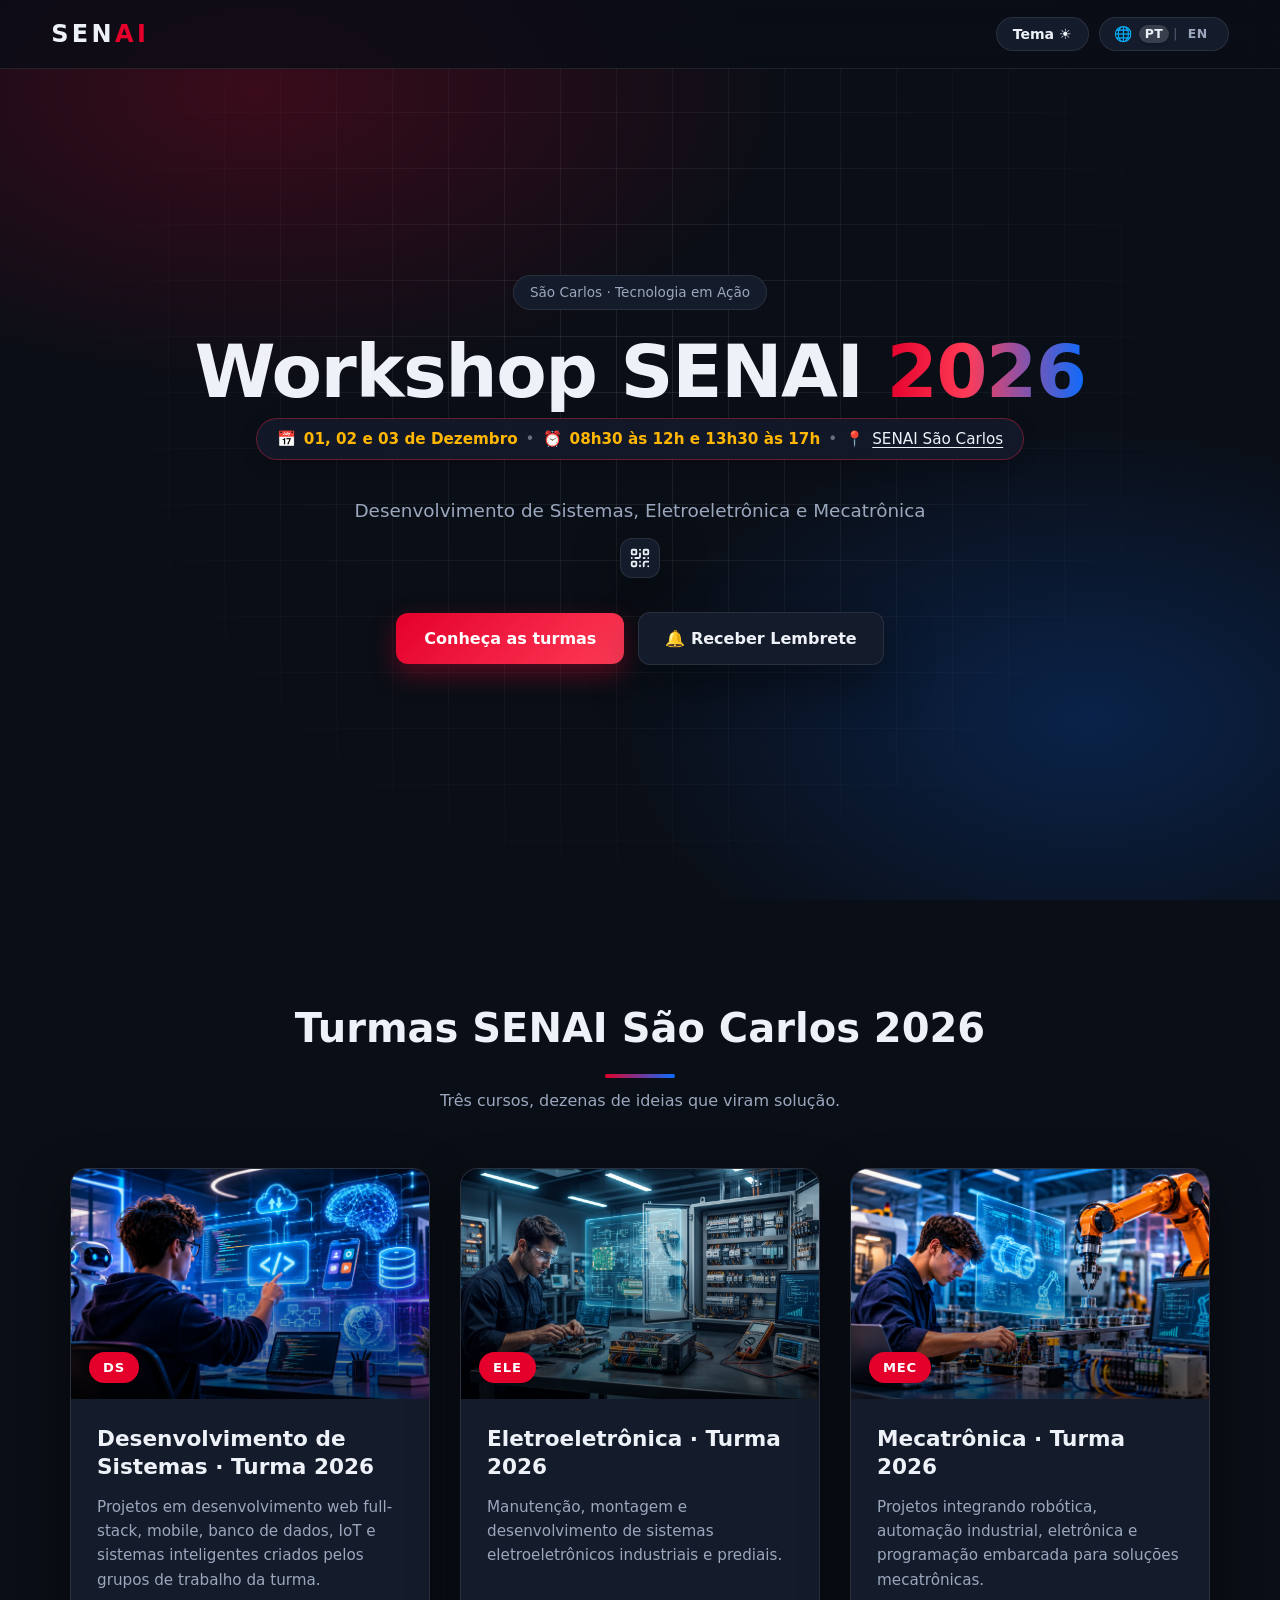
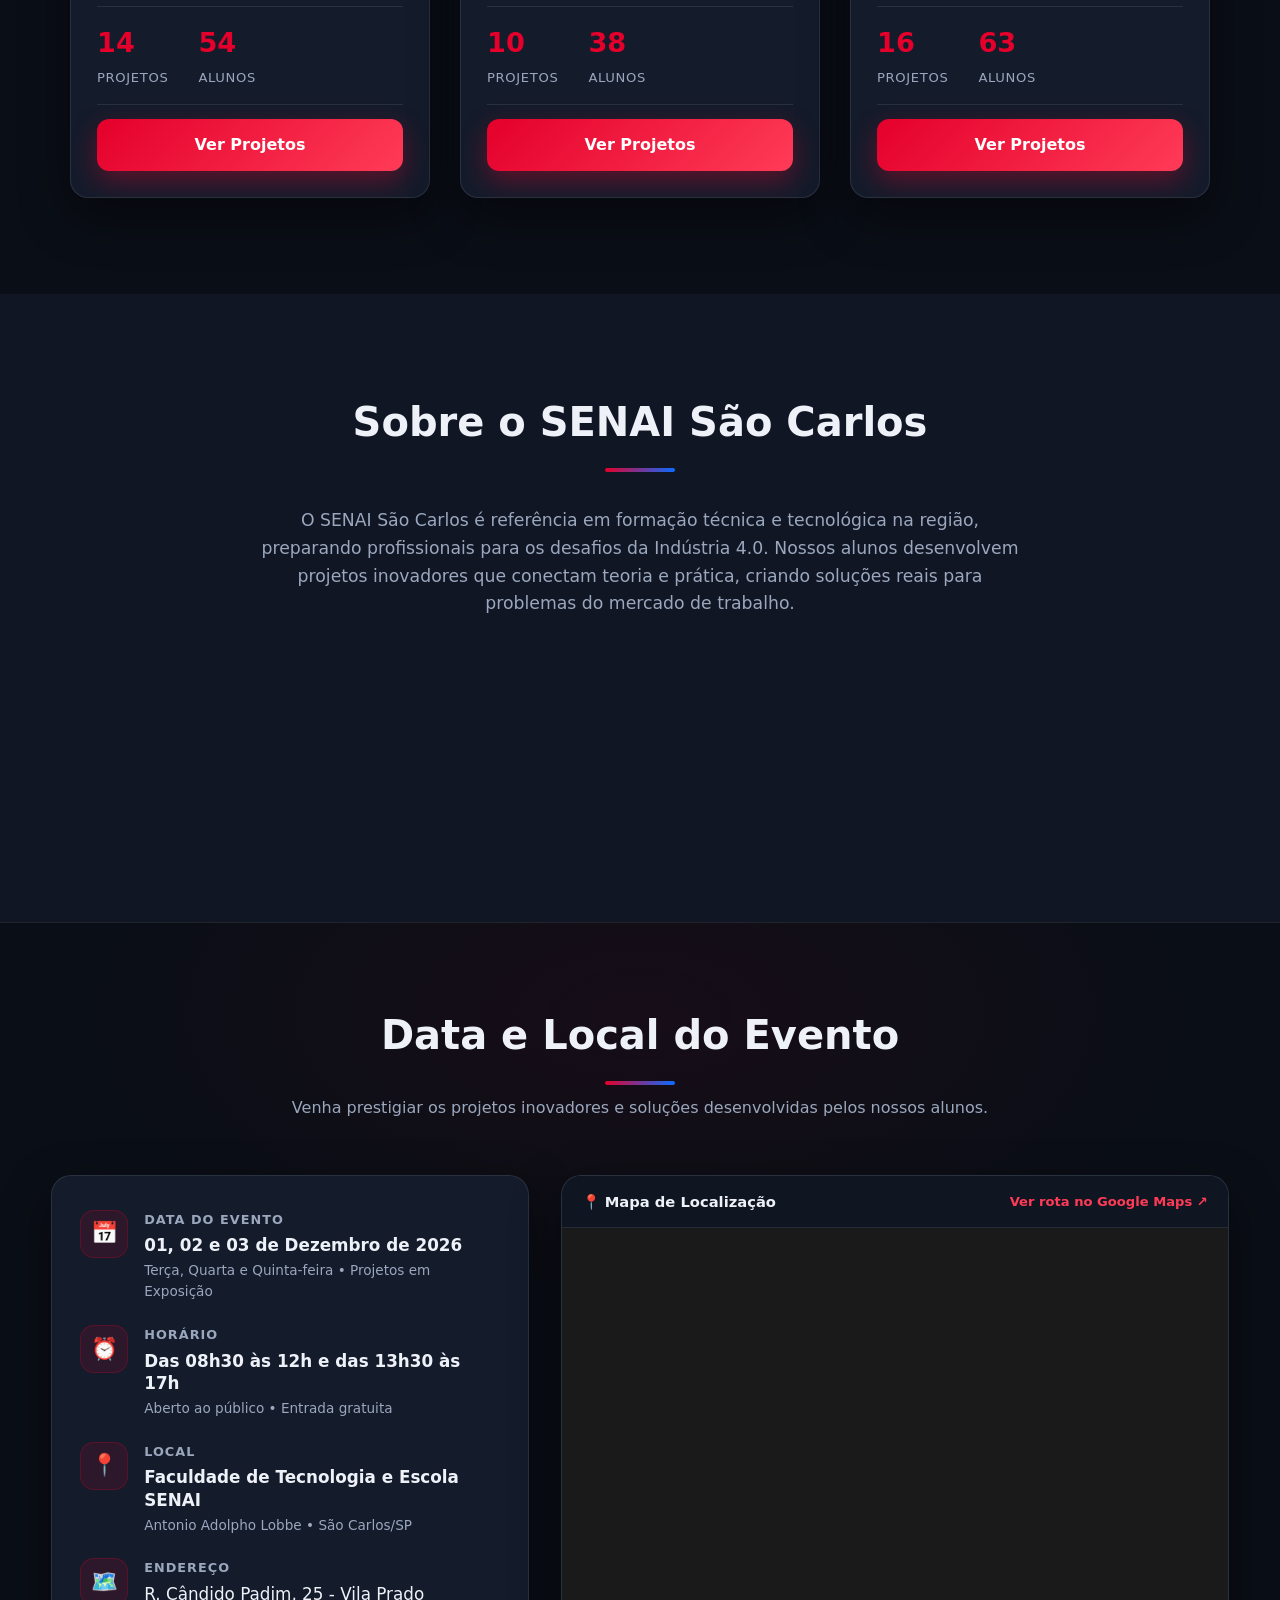
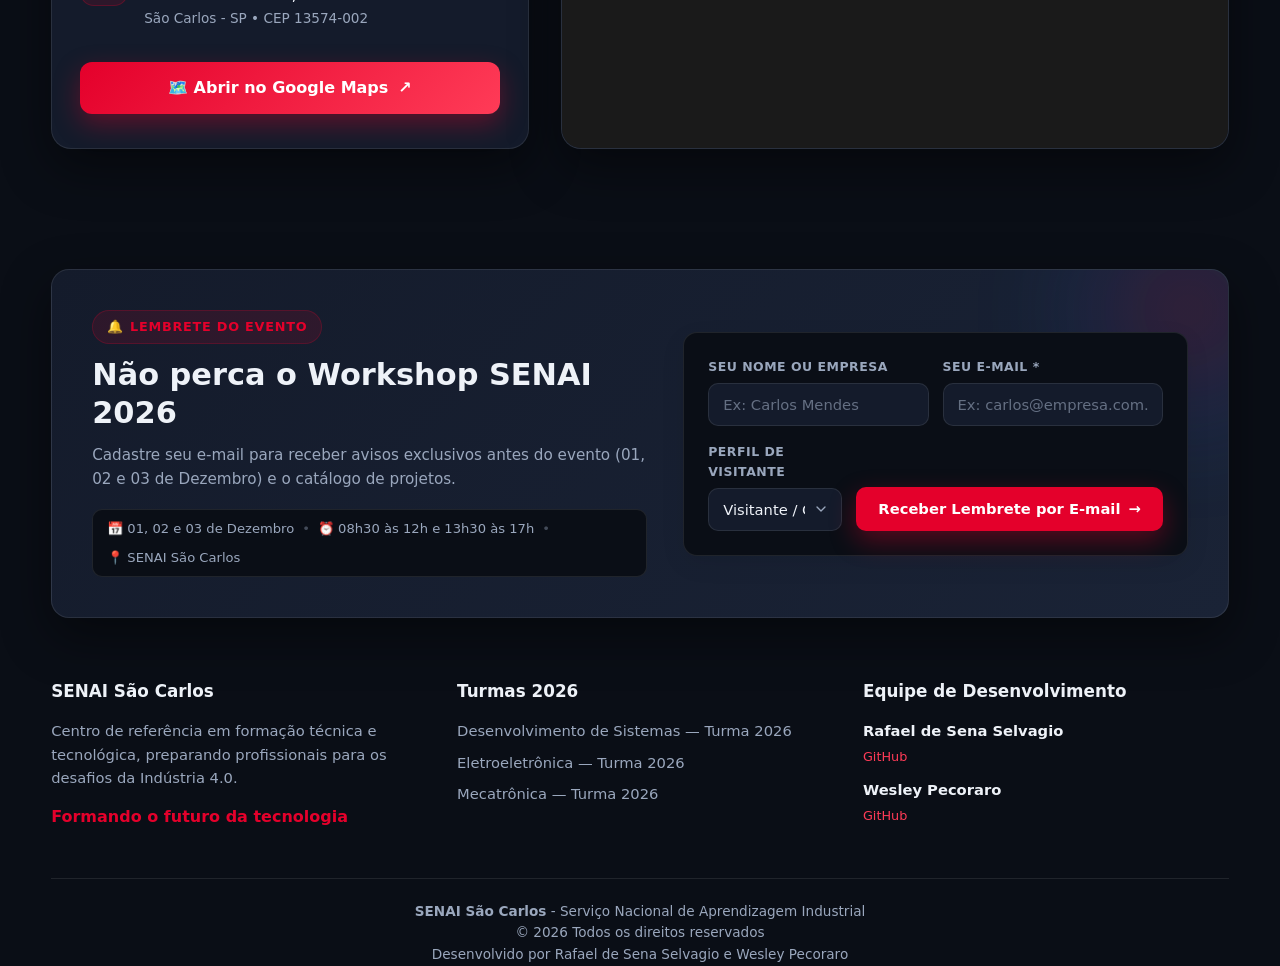
==== index.html @ 2732df48 "fix(home): atualizar horário geral do workshop na página principal para 8h30 às 12h e 13h30 às 17h" ====
<!DOCTYPE html>
<html lang="pt-BR" data-theme="dark">

<head>
  <meta charset="UTF-8">
  <meta name="viewport" content="width=device-width, initial-scale=1.0">
  <title>SENAI - Workshop 2026</title>
  <meta name="description"
    content="Workshop SENAI 2026 — projetos dos alunos de Desenvolvimento de Sistemas, Eletroeletrônica e Mecatrônica, SENAI São Carlos.">
  <link rel="icon" type="image/png" href="img/favicon.png">
  <link rel="apple-touch-icon" href="img/favicon.png">
  <link rel="stylesheet" href="css/style.css?v=4.2">
</head>

<body data-page="home">
  <div id="app"></div>
  <script src="js/qrcode.min.js"></script>
  <script src="js/leads.js?v=3.4"></script>
  <script src="js/data.js?v=4.8"></script>
  <script src="js/main.js?v=4.5"></script>
</body>

</html>
---- css/style.css ----
/* ===== SENAI Workshop 2026 — estilos ===== */
:root {
  --bg: #0a0e16;
  --bg-2: #101624;
  --card: #141b2b;
  --card-2: #1a2336;
  --text: #eef2f8;
  --muted: #9aa7bd;
  --line: rgba(255, 255, 255, .09);
  --red: #e4002b;
  --red-2: #ff3b57;
  --blue: #0a6cff;
  --shadow: 0 18px 50px rgba(0, 0, 0, .45);
  --radius: 18px;
  --font: 'Inter', 'Segoe UI', system-ui, -apple-system, Roboto, sans-serif;
}

[data-theme="light"] {
  --bg: #f4f6fb;
  --bg-2: #ffffff;
  --card: #ffffff;
  --card-2: #eef1f8;
  --text: #101828;
  --muted: #586379;
  --line: rgba(16, 24, 40, .10);
  --shadow: 0 14px 40px rgba(16, 24, 40, .12);
}

* {
  box-sizing: border-box;
  margin: 0;
  padding: 0
}

html {
  scroll-behavior: smooth
}

body {
  font-family: var(--font);
  background: var(--bg);
  color: var(--text);
  line-height: 1.6;
  transition: background .3s, color .3s;
  overflow-x: hidden
}

img {
  max-width: 100%;
  display: block
}

a {
  color: inherit;
  text-decoration: none
}

button {
  font-family: inherit;
  cursor: pointer
}

.container {
  width: min(1200px, 92%);
  margin: 0 auto
}

/* ---------- Header ---------- */
.header {
  position: fixed;
  inset: 0 0 auto 0;
  z-index: 100;
  background: color-mix(in srgb, var(--bg) 78%, transparent);
  backdrop-filter: blur(14px);
  border-bottom: 1px solid var(--line)
}

.header .container {
  display: flex;
  align-items: center;
  justify-content: space-between;
  height: 68px
}

.logo {
  font-weight: 900;
  font-size: 1.5rem;
  letter-spacing: .14em;
  color: var(--text)
}

.logo span {
  color: var(--red)
}

.header-actions {
  display: flex;
  gap: 10px;
  align-items: center
}

.btn-ghost {
  background: var(--card);
  color: var(--text);
  border: 1px solid var(--line);
  padding: 8px 16px;
  border-radius: 999px;
  font-weight: 600;
  font-size: .88rem;
  transition: .2s
}

.btn-ghost:hover {
  border-color: var(--red);
  color: var(--red)
}

/* Botão Seletor de Idioma (PT / EN) */
.btn-lang {
  display: inline-flex;
  align-items: center;
  gap: 7px;
  padding: 7px 14px;
  cursor: pointer;
  user-select: none;
}

.btn-lang .lang-icon {
  font-size: 0.92rem;
  line-height: 1;
}

.btn-lang .lang-badges {
  display: inline-flex;
  align-items: center;
  gap: 4px;
  font-size: 0.78rem;
  font-weight: 700;
  letter-spacing: 0.04em;
}

.btn-lang .lang-badge {
  display: inline-block;
  padding: 2px 6px;
  border-radius: 999px;
  color: var(--muted);
  transition: .2s;
  line-height: 1.2;
}

.btn-lang .lang-badge.active {
  background: rgba(255, 255, 255, 0.16);
  color: var(--text);
  box-shadow: 0 1px 3px rgba(0, 0, 0, 0.3);
}

[data-theme="light"] .btn-lang .lang-badge.active {
  background: var(--red);
  color: #ffffff;
}

.btn-lang .lang-divider {
  color: var(--muted);
  opacity: 0.5;
  font-weight: 400;
  font-size: 0.75rem;
}

[data-theme="light"] .btn-lang .lang-divider {
  opacity: 0.4;
}

.header-dash-btn {
  display: inline-flex;
  align-items: center;
  gap: 6px;
  text-decoration: none;
}

.header-dash-btn:hover {
  border-color: #ffb703;
  color: #ffb703;
}

.back {
  display: inline-flex;
  gap: 6px;
  align-items: center
}

/* ---------- Hero (home) ---------- */
.hero {
  position: relative;
  min-height: 100vh;
  display: grid;
  place-items: center;
  text-align: center;
  padding: 120px 0 80px;
  overflow: hidden;
  background:
    radial-gradient(900px 500px at 20% 10%, rgba(228, 0, 43, .22), transparent 60%),
    radial-gradient(800px 500px at 85% 80%, rgba(10, 108, 255, .22), transparent 60%),
    var(--bg)
}

.hero::before {
  content: "";
  position: absolute;
  inset: 0;
  background-image: linear-gradient(var(--line) 1px, transparent 1px), linear-gradient(90deg, var(--line) 1px, transparent 1px);
  background-size: 56px 56px;
  mask-image: radial-gradient(circle at 50% 40%, #000 0, transparent 70%);
  animation: drift 22s linear infinite
}

@keyframes drift {
  to {
    background-position: 56px 56px
  }
}

.hero .container {
  position: relative
}

.hero .eyebrow {
  display: inline-block;
  padding: 6px 16px;
  border: 1px solid var(--line);
  border-radius: 999px;
  color: var(--muted);
  font-size: .85rem;
  margin-bottom: 22px;
  background: var(--card)
}

.hero h1 {
  font-size: clamp(2.2rem, 6vw, 4.6rem);
  line-height: 1.08;
  font-weight: 900;
  letter-spacing: -.02em
}

.grad {
  background: linear-gradient(90deg, var(--red), var(--red-2) 40%, var(--blue));
  -webkit-background-clip: text;
  background-clip: text;
  color: transparent
}

.hero p.sub {
  margin: 22px auto 34px;
  color: var(--muted);
  font-size: 1.15rem;
  max-width: 620px
}

.btn {
  display: inline-flex;
  align-items: center;
  justify-content: center;
  gap: 8px;
  padding: 13px 28px;
  border-radius: 12px;
  font-weight: 700;
  border: 0;
  background: linear-gradient(135deg, var(--red), var(--red-2));
  color: #fff;
  box-shadow: 0 10px 26px rgba(228, 0, 43, .35);
  transition: .25s
}

.btn:hover {
  transform: translateY(-3px);
  box-shadow: 0 14px 32px rgba(228, 0, 43, .5)
}

/* ---------- Sections ---------- */
section {
  position: relative
}

.section {
  padding: 96px 0
}

.section-title {
  text-align: center;
  font-size: clamp(1.7rem, 4vw, 2.5rem);
  font-weight: 800;
  margin-bottom: 10px
}

.section-title::after {
  content: "";
  display: block;
  width: 70px;
  height: 4px;
  margin: 14px auto 0;
  border-radius: 4px;
  background: linear-gradient(90deg, var(--red), var(--blue))
}

.section-sub {
  text-align: center;
  color: var(--muted);
  margin-bottom: 54px
}

/* ---------- Class cards (home) ---------- */
.class-grid {
  display: grid;
  grid-template-columns: repeat(auto-fit, minmax(320px, 1fr));
  gap: 30px;
  max-width: 1140px;
  margin: 0 auto
}

.class-card {
  background: var(--card);
  border: 1px solid var(--line);
  border-radius: var(--radius);
  overflow: hidden;
  box-shadow: var(--shadow);
  transition: .3s;
  display: flex;
  flex-direction: column
}

.class-card:hover {
  transform: translateY(-8px);
  border-color: color-mix(in srgb, var(--red) 55%, var(--line))
}

.class-img {
  position: relative;
  height: 230px;
  overflow: hidden
}

.class-img img {
  width: 100%;
  height: 100%;
  object-fit: cover;
  transition: transform .6s
}

.class-card:hover .class-img img {
  transform: scale(1.08)
}

.class-img::after {
  content: "";
  position: absolute;
  inset: 0;
  background: linear-gradient(180deg, transparent 40%, rgba(0, 0, 0, .65))
}

.badge {
  position: absolute;
  z-index: 2;
  left: 18px;
  bottom: 16px;
  background: var(--red);
  color: #fff;
  font-weight: 800;
  font-size: .82rem;
  padding: 5px 14px;
  border-radius: 999px;
  letter-spacing: .06em
}

.class-body {
  padding: 26px;
  display: flex;
  flex-direction: column;
  gap: 14px;
  flex: 1
}

.class-body h3 {
  font-size: 1.35rem;
  line-height: 1.3
}

.class-body p {
  color: var(--muted);
  font-size: .95rem;
  flex: 1
}

.stats-row {
  display: flex;
  gap: 30px;
  padding: 14px 0;
  border-top: 1px solid var(--line);
  border-bottom: 1px solid var(--line)
}

.stats-row b {
  display: block;
  font-size: 1.7rem;
  font-weight: 900;
  color: var(--red)
}

.stats-row span {
  font-size: .82rem;
  color: var(--muted);
  text-transform: uppercase;
  letter-spacing: .05em
}

/* ---------- About ---------- */
.about {
  background: var(--bg-2)
}

.about-text {
  max-width: 780px;
  margin: 0 auto 54px;
  text-align: center;
  color: var(--muted);
  font-size: 1.08rem
}

.stat-grid {
  display: grid;
  grid-template-columns: repeat(auto-fit, minmax(200px, 1fr));
  gap: 22px
}

.stat {
  background: var(--card);
  border: 1px solid var(--line);
  border-radius: var(--radius);
  padding: 30px 20px;
  text-align: center;
  transition: .3s
}

.stat:hover {
  transform: translateY(-6px);
  border-color: var(--red)
}

.stat b {
  display: block;
  font-size: 2.6rem;
  font-weight: 900;
  background: linear-gradient(90deg, var(--red), var(--blue));
  -webkit-background-clip: text;
  background-clip: text;
  color: transparent
}

.stat span {
  color: var(--muted);
  font-size: .95rem
}

/* ---------- Course page: project nav ---------- */
.project-nav {
  position: fixed;
  top: 68px;
  inset-inline: 0;
  z-index: 90;
  background: color-mix(in srgb, var(--bg) 70%, transparent);
  backdrop-filter: blur(12px);
  border-bottom: 1px solid var(--line)
}

.project-nav .container {
  display: flex;
  gap: 8px;
  overflow-x: auto;
  padding: 10px 0;
  scrollbar-width: none
}

.project-nav .container::-webkit-scrollbar {
  display: none
}

.chip {
  white-space: nowrap;
  background: var(--card);
  border: 1px solid var(--line);
  color: var(--muted);
  padding: 6px 16px;
  border-radius: 999px;
  font-size: .85rem;
  font-weight: 600;
  transition: .2s
}

.chip:hover {
  color: var(--text)
}

.chip.active {
  background: var(--red);
  border-color: var(--red);
  color: #fff
}

/* ---------- Carousel ---------- */
.carousel {
  position: relative;
  height: 100vh;
  min-height: 560px;
  overflow: hidden;
  background: #000
}

.slide {
  position: absolute;
  inset: 0;
  opacity: 0;
  visibility: hidden;
  transition: opacity .9s ease, visibility .9s
}

.slide.active {
  opacity: 1;
  visibility: visible
}

.slide-bg {
  position: absolute;
  inset: 0;
  background-size: cover;
  background-position: center;
  transform: scale(1.08);
  transition: transform 7s ease
}

.slide.active .slide-bg {
  transform: scale(1)
}

.slide::after {
  content: "";
  position: absolute;
  inset: 0;
  background: linear-gradient(90deg, rgba(0, 0, 0, .82), rgba(0, 0, 0, .25) 70%), linear-gradient(0deg, rgba(10, 14, 22, .9), transparent 45%)
}

.slide.noimg .slide-bg {
  background: radial-gradient(800px 500px at 20% 20%, rgba(228, 0, 43, .5), transparent 60%), radial-gradient(800px 500px at 90% 90%, rgba(10, 108, 255, .45), transparent 60%), #0d1322
}

.slide-content {
  position: absolute;
  z-index: 3;
  left: max(4%, calc((100% - 1200px)/2));
  bottom: 20%;
  max-width: 720px;
  color: #fff;
  padding-right: 20px
}

.slide-content .tag {
  display: inline-block;
  background: var(--red);
  padding: 5px 16px;
  border-radius: 999px;
  font-weight: 800;
  font-size: .8rem;
  letter-spacing: .08em;
  margin-bottom: 18px
}

.slide-content h1 {
  font-size: clamp(2.4rem, 7vw, 5rem);
  line-height: 1.05;
  font-weight: 900;
  letter-spacing: -.02em;
  margin-bottom: 14px
}

.slide-content h2 {
  font-size: clamp(1.05rem, 2.4vw, 1.55rem);
  font-weight: 500;
  color: #dbe3f0;
  max-width: 620px
}

.slide-link {
  color: #fff;
  display: inline-block;
  transition: .25s;
  cursor: pointer
}

.slide-link .go {
  font-size: .55em;
  opacity: .55;
  transition: .25s;
  vertical-align: super
}

.slide-link:hover {
  color: var(--red-2);
  text-shadow: 0 0 28px rgba(228, 0, 43, .55)
}

.slide-link:hover .go {
  opacity: 1;
  transform: translate(4px, -4px);
  display: inline-block
}

.slide.active .slide-content>* {
  animation: rise .8s both
}

.slide.active .slide-content>*:nth-child(2) {
  animation-delay: .12s
}

.slide.active .slide-content>*:nth-child(3) {
  animation-delay: .24s
}

@keyframes rise {
  from {
    opacity: 0;
    transform: translateY(26px)
  }

  to {
    opacity: 1;
    transform: none
  }
}

.arrow {
  position: absolute;
  z-index: 5;
  top: 50%;
  transform: translateY(-50%);
  width: 54px;
  height: 54px;
  border-radius: 50%;
  border: 1px solid rgba(255, 255, 255, .3);
  background: rgba(0, 0, 0, .35);
  backdrop-filter: blur(6px);
  color: #fff;
  font-size: 1.8rem;
  line-height: 1;
  transition: .2s
}

.arrow:hover {
  background: var(--red);
  border-color: var(--red)
}

.arrow.prev {
  left: 22px
}

.arrow.next {
  right: 22px
}

.dots {
  position: absolute;
  z-index: 5;
  bottom: 34px;
  left: 50%;
  transform: translateX(-50%);
  display: flex;
  gap: 9px
}

.dot {
  width: 10px;
  height: 10px;
  border-radius: 10px;
  border: 0;
  background: rgba(255, 255, 255, .4);
  transition: .3s
}

.dot.active {
  width: 32px;
  background: var(--red)
}

.scroll-down {
  position: absolute;
  z-index: 5;
  bottom: 26px;
  right: 30px;
  width: 48px;
  height: 48px;
  border-radius: 50%;
  display: grid;
  place-items: center;
  color: #fff;
  border: 1px solid rgba(255, 255, 255, .35);
  animation: bounce 2s infinite
}

@keyframes bounce {
  50% {
    transform: translateY(8px)
  }
}

/* ---------- Project cards ---------- */
.project-grid {
  display: grid;
  grid-template-columns: repeat(auto-fill, minmax(320px, 1fr));
  gap: 28px
}

.project-card {
  background: var(--card);
  border: 1px solid var(--line);
  border-radius: var(--radius);
  overflow: hidden;
  display: flex;
  flex-direction: column;
  transition: .3s;
  box-shadow: var(--shadow);
  scroll-margin-top: 150px;
  cursor: pointer;
  position: relative;
  outline: none
}

.project-card:hover {
  transform: translateY(-8px);
  border-color: color-mix(in srgb, var(--red) 55%, var(--line))
}

.project-card:focus-visible {
  box-shadow: 0 0 0 3px var(--red)
}

.project-card.flash {
  animation: flash 1.4s
}

@keyframes flash {
  30% {
    box-shadow: 0 0 0 3px var(--red)
  }
}

.project-img {
  height: 190px;
  overflow: hidden;
  display: grid;
  place-items: center;
  background: linear-gradient(135deg, var(--card-2), var(--bg-2));
  position: relative
}

.project-img img {
  width: 100%;
  height: 100%;
  object-fit: cover;
  transition: transform .5s
}

.project-img.logo-fit img {
  object-fit: contain;
  padding: 22px
}

.project-card:hover .project-img img {
  transform: scale(1.07)
}

.ph {
  font-size: 3.4rem;
  font-weight: 900;
  background: linear-gradient(135deg, var(--red), var(--blue));
  -webkit-background-clip: text;
  background-clip: text;
  color: transparent
}

.project-body {
  padding: 22px;
  display: flex;
  flex-direction: column;
  gap: 10px;
  flex: 1
}

.pheader {
  display: flex;
  align-items: center;
  justify-content: space-between;
  gap: 8px
}

.project-body .pname {
  align-self: flex-start;
  background: color-mix(in srgb, var(--red) 16%, transparent);
  color: var(--red-2);
  font-weight: 800;
  font-size: .78rem;
  padding: 4px 12px;
  border-radius: 999px;
  letter-spacing: .05em
}

.ptags {
  display: flex;
  align-items: center;
  gap: 6px;
  flex-wrap: wrap;
}

.pturma {
  display: inline-flex;
  align-items: center;
  gap: 4px;
  background: color-mix(in srgb, var(--blue) 18%, transparent);
  color: #58a6ff;
  font-weight: 700;
  font-size: .74rem;
  padding: 3px 10px;
  border-radius: 999px;
  letter-spacing: .03em;
  border: 1px solid color-mix(in srgb, var(--blue) 35%, transparent);
}

[data-theme="light"] .pturma {
  background: rgba(10, 108, 255, 0.1);
  color: #0056b3;
  border-color: rgba(10, 108, 255, 0.25);
}

/* ---------- Horário de Apresentação no Card ---------- */
.project-schedule {
  display: flex;
  flex-direction: column;
  gap: 4px;
  background: color-mix(in srgb, var(--card-2) 90%, transparent);
  border: 1px solid var(--line);
  padding: 5px 10px;
  border-radius: 8px;
  font-size: 0.76rem;
  color: var(--text);
  font-weight: 600;
  width: fit-content;
  max-width: 100%;
  margin-top: 1px;
}

.project-schedule-row {
  display: inline-flex;
  align-items: center;
  gap: 8px;
  flex-wrap: wrap;
}

.project-schedule-row + .project-schedule-row {
  padding-top: 4px;
  border-top: 1px dashed color-mix(in srgb, var(--line) 70%, transparent);
}

.project-schedule .sched-item {
  display: inline-flex;
  align-items: center;
  gap: 5px;
  white-space: nowrap;
}

.project-schedule .sched-icon {
  font-size: 0.85rem;
}

.project-schedule .sched-sep {
  color: var(--muted);
  opacity: 0.5;
}

[data-theme="light"] .project-schedule {
  background: #f0f4fa;
  border-color: rgba(16, 24, 40, 0.12);
}

[data-theme="light"] .project-schedule-row + .project-schedule-row {
  border-top-color: rgba(16, 24, 40, 0.1);
}

.card-hint {
  font-size: .76rem;
  color: var(--muted);
  font-weight: 600;
  opacity: .75;
  transition: .2s;
  display: inline-flex;
  align-items: center;
  gap: 4px
}

.project-card:hover .card-hint {
  opacity: 1;
  color: var(--red-2);
  transform: translateX(2px)
}

.project-body h3 {
  font-size: 1.15rem;
  line-height: 1.35
}

.project-body p {
  color: var(--muted);
  font-size: .92rem;
  flex: 1
}

.meta {
  font-size: .8rem;
  color: var(--muted)
}

.project-members {
  display: flex;
  align-items: flex-start;
  gap: 8px;
  font-size: .82rem;
  color: var(--muted);
  background: var(--bg);
  border: 1px solid var(--line);
  padding: 8px 12px;
  border-radius: 10px;
  line-height: 1.45;
  margin-top: 2px;
}

.members-icon {
  font-size: .92rem;
  flex-shrink: 0;
  margin-top: 1px;
}

.members-content {
  display: flex;
  flex-wrap: wrap;
  gap: 4px;
  min-width: 0;
}

.members-label {
  font-weight: 700;
  color: var(--text);
  flex-shrink: 0;
}

.members-names {
  color: var(--muted);
  word-break: break-word;
  overflow: hidden;
  display: -webkit-box;
  -webkit-line-clamp: 2;
  -webkit-box-orient: vertical;
}

.actions {
  display: grid;
  grid-template-columns: repeat(3, 1fr);
  gap: 8px;
  margin-top: 8px;
  position: relative;
  z-index: 2
}

.act {
  text-align: center;
  padding: 10px 6px;
  border-radius: 10px;
  font-weight: 700;
  font-size: .82rem;
  border: 1px solid var(--line);
  background: var(--card-2);
  color: var(--text);
  transition: .2s
}

.act:hover {
  border-color: var(--red);
  color: var(--red)
}

.act.primary {
  background: var(--red);
  border-color: var(--red);
  color: #fff
}

.act.primary:hover {
  background: var(--red-2);
  color: #fff
}

/* Botões de Ação Desabilitados (sem link) */
.act.is-disabled,
.act[data-empty="1"],
.act[aria-disabled="true"] {
  opacity: .36 !important;
  cursor: not-allowed !important;
  color: var(--muted) !important;
  background: color-mix(in srgb, var(--card-2) 60%, transparent) !important;
  border-color: color-mix(in srgb, var(--line) 60%, transparent) !important;
  box-shadow: none !important;
  transform: none !important;
  filter: grayscale(80%) !important;
}

.act.is-disabled:hover,
.act[data-empty="1"]:hover,
.act[aria-disabled="true"]:hover {
  color: var(--muted) !important;
  background: color-mix(in srgb, var(--card-2) 60%, transparent) !important;
  border-color: color-mix(in srgb, var(--line) 60%, transparent) !important;
  transform: none !important;
  box-shadow: none !important;
  cursor: not-allowed !important;
}

.toast {
  position: fixed;
  left: 50%;
  bottom: 32px;
  transform: translate(-50%, 20px);
  background: var(--card);
  color: var(--text);
  border: 1px solid var(--red);
  padding: 12px 22px;
  border-radius: 12px;
  font-weight: 600;
  font-size: .92rem;
  box-shadow: var(--shadow);
  opacity: 0;
  pointer-events: none;
  transition: .3s;
  z-index: 2000
}

.toast.show {
  opacity: 1;
  transform: translate(-50%, 0)
}

/* ---------- Modal ---------- */
body.modal-open {
  overflow: hidden
}

.modal-backdrop {
  position: fixed;
  inset: 0;
  z-index: 1000;
  background: rgba(4, 7, 14, 0.78);
  backdrop-filter: blur(10px);
  -webkit-backdrop-filter: blur(10px);
  display: flex;
  align-items: center;
  justify-content: center;
  padding: 20px;
  opacity: 0;
  visibility: hidden;
  transition: opacity .25s ease, visibility .25s ease
}

[data-theme="light"] .modal-backdrop {
  background: rgba(16, 24, 40, 0.55)
}

.modal-backdrop.is-open {
  opacity: 1;
  visibility: visible
}

.modal-dialog {
  background: var(--card);
  color: var(--text);
  border: 1px solid var(--line);
  border-radius: var(--radius);
  width: min(850px, 100%);
  max-height: min(92vh, 920px);
  display: flex;
  flex-direction: column;
  position: relative;
  overflow: hidden;
  box-shadow: 0 25px 60px rgba(0, 0, 0, .65);
  transform: scale(0.94) translateY(14px);
  transition: transform .25s cubic-bezier(0.16, 1, 0.3, 1)
}

.modal-backdrop.is-open .modal-dialog {
  transform: scale(1) translateY(0)
}

.modal-close {
  position: absolute;
  top: 14px;
  right: 14px;
  z-index: 10;
  width: 38px;
  height: 38px;
  border-radius: 50%;
  border: 1px solid rgba(255, 255, 255, .25);
  background: rgba(10, 14, 22, .65);
  backdrop-filter: blur(8px);
  color: #fff;
  font-size: 1.4rem;
  line-height: 1;
  display: grid;
  place-items: center;
  transition: .2s
}

.modal-close:hover {
  background: var(--red);
  border-color: var(--red);
  transform: rotate(90deg)
}

.modal-whatsapp-float {
  position: absolute;
  top: 14px;
  right: 58px;
  z-index: 10;
  width: 38px;
  height: 38px;
  border-radius: 50%;
  border: 1px solid rgba(255, 255, 255, .25);
  background: rgba(10, 14, 22, .65);
  backdrop-filter: blur(8px);
  -webkit-backdrop-filter: blur(8px);
  color: #25d366;
  display: grid;
  place-items: center;
  transition: all .2s ease;
  text-decoration: none;
}

.modal-whatsapp-float:hover {
  background: #25d366;
  border-color: #25d366;
  color: #fff;
  transform: scale(1.08);
  box-shadow: 0 4px 14px rgba(37, 211, 102, .45);
}

.modal-whatsapp-float svg {
  width: 19px;
  height: 19px;
  fill: currentColor;
}

.modal-cover {
  width: 100%;
  aspect-ratio: 16 / 9;
  height: auto;
  max-height: min(420px, 45vh);
  position: relative;
  overflow: hidden;
  background: linear-gradient(135deg, var(--card-2), var(--bg-2));
  display: grid;
  place-items: center;
  flex-shrink: 0
}

.modal-cover img {
  width: 100%;
  height: 100%;
  object-fit: cover;
  aspect-ratio: 16 / 9
}

.modal-cover::after {
  content: "";
  position: absolute;
  inset: 0;
  background: linear-gradient(180deg, rgba(0, 0, 0, .3) 0%, transparent 45%, rgba(0, 0, 0, .8) 100%)
}

.modal-cover .ph {
  font-size: 4.5rem
}

.modal-scroll {
  padding: 24px 26px;
  overflow-y: auto;
  display: flex;
  flex-direction: column;
  gap: 14px
}

.modal-scroll::-webkit-scrollbar {
  width: 6px
}

.modal-scroll::-webkit-scrollbar-thumb {
  background: var(--line);
  border-radius: 999px
}

.modal-meta-row {
  display: flex;
  flex-wrap: wrap;
  align-items: center;
  gap: 10px
}

.modal-badge {
  background: var(--red);
  color: #fff;
  font-size: .76rem;
  font-weight: 800;
  padding: 3px 12px;
  border-radius: 999px;
  letter-spacing: .05em
}

.modal-badge-turma {
  background: var(--blue) !important;
  color: #fff !important;
}

.modal-members-box {
  display: flex;
  align-items: flex-start;
  gap: 12px;
  background: var(--card-2);
  border: 1px solid var(--line);
  border-radius: 12px;
  padding: 12px 16px;
  margin: 2px 0 6px;
  font-size: .88rem;
  line-height: 1.5;
}

.modal-members-icon {
  font-size: 1.25rem;
  flex-shrink: 0;
  margin-top: 2px;
}

.modal-members-content {
  display: flex;
  flex-direction: column;
  gap: 3px;
  min-width: 0;
}

.modal-members-label {
  font-weight: 700;
  color: var(--text);
  font-size: .82rem;
  text-transform: uppercase;
  letter-spacing: .04em;
}

.modal-members-list {
  color: var(--muted);
  word-break: break-word;
}

/* ---------- Horário de Apresentação no Modal ---------- */
.modal-schedule-box {
  display: flex;
  align-items: flex-start;
  gap: 12px;
  background: color-mix(in srgb, var(--blue) 12%, var(--card-2));
  border: 1px solid color-mix(in srgb, var(--blue) 35%, var(--line));
  border-radius: 12px;
  padding: 10px 16px;
  margin: 4px 0 6px;
}

.modal-schedule-icon {
  font-size: 1.3rem;
  flex-shrink: 0;
  margin-top: 2px;
}

.modal-schedule-content {
  display: flex;
  flex-direction: column;
  gap: 6px;
  min-width: 0;
  flex: 1;
}

.modal-schedule-label {
  font-size: 0.74rem;
  font-weight: 800;
  text-transform: uppercase;
  letter-spacing: 0.05em;
  color: #58a6ff;
}

[data-theme="light"] .modal-schedule-label {
  color: var(--blue);
}

.modal-schedule-rows {
  display: flex;
  flex-direction: column;
  gap: 6px;
}

.modal-schedule-row {
  display: flex;
  align-items: center;
  gap: 12px;
  flex-wrap: wrap;
}

.modal-schedule-row + .modal-schedule-row {
  padding-top: 6px;
  border-top: 1px dashed color-mix(in srgb, var(--blue) 25%, var(--line));
}

.modal-sched-pill {
  display: inline-flex;
  align-items: center;
  gap: 6px;
  font-size: 0.88rem;
  font-weight: 700;
  color: var(--text);
  white-space: nowrap;
}

.modal-sched-pill-icon {
  font-size: 0.95rem;
}

.modal-title {
  font-size: clamp(1.35rem, 3.5vw, 1.85rem);
  font-weight: 900;
  line-height: 1.2
}

.modal-sub {
  color: var(--red-2);
  font-weight: 600;
  font-size: 1.02rem
}

.modal-desc {
  color: var(--muted);
  font-size: .95rem;
  line-height: 1.65;
  white-space: pre-line
}

.modal-actions {
  display: grid;
  grid-template-columns: repeat(3, 1fr);
  gap: 10px;
  margin-top: 6px
}

/* Ações no Meta Row (WhatsApp + QR Code) */
.modal-meta-actions {
  margin-left: auto;
  display: inline-flex;
  align-items: center;
  gap: 8px;
  flex-wrap: wrap;
}

.modal-meta-row .btn-qr-toggle,
.modal-meta-row .btn-whatsapp-share {
  margin-left: 0;
  padding: 5px 13px;
  font-size: .76rem;
}

/* Barra de Avaliação do Projeto (Estritamente em uma linha só) */
.modal-eval-bar {
  display: flex !important;
  flex-direction: row !important;
  align-items: center !important;
  justify-content: center !important;
  gap: 10px !important;
  padding: 10px 14px !important;
  margin-top: 10px !important;
  background: var(--card-2);
  border: 1px solid var(--line);
  border-radius: 12px;
  flex-wrap: nowrap !important;
  white-space: nowrap !important;
  overflow-x: auto;
  scrollbar-width: none;
}

.modal-eval-bar::-webkit-scrollbar {
  display: none;
}

.modal-eval-bar:hover {
  border-color: color-mix(in srgb, var(--line) 60%, var(--red));
}

.eval-title {
  font-weight: 800;
  color: var(--text);
  font-size: .83rem;
  display: inline-flex;
  align-items: center;
  gap: 5px;
  white-space: nowrap;
  flex-shrink: 0;
}

.eval-divider {
  color: var(--muted);
  opacity: .5;
  user-select: none;
  font-size: .85rem;
  white-space: nowrap;
  flex-shrink: 0;
}

.eval-item {
  display: inline-flex;
  align-items: center;
  gap: 6px;
  white-space: nowrap;
  flex-shrink: 0;
}

.eval-label {
  color: var(--muted);
  font-weight: 600;
  font-size: .82rem;
  white-space: nowrap;
}

.eval-stars {
  display: inline-flex;
  align-items: center;
  gap: 3px;
  white-space: nowrap;
}

.star-btn {
  background: transparent !important;
  border: 0 !important;
  padding: 0 1px !important;
  line-height: 1 !important;
  font-size: 1.35rem !important;
  color: #4b5563;
  cursor: pointer;
  touch-action: manipulation;
  transition: transform .15s ease, color .15s ease, text-shadow .15s ease;
  user-select: none;
}

[data-theme="light"] .star-btn {
  color: #cbd5e1;
}

.star-btn:hover {
  transform: scale(1.3);
  color: #ffb703 !important;
}

/* Estado dourado ativo para estrelas selecionadas (1 a N) */
.star-btn.is-active {
  color: #ffb703 !important;
  text-shadow: 0 0 10px rgba(255, 183, 3, 0.6) !important;
}

/* Toggle do QR Code */
.modal-qr-toggle-bar {
  display: flex;
  justify-content: center;
  margin-top: 6px
}

.btn-qr-toggle {
  display: inline-flex;
  align-items: center;
  gap: 7px;
  padding: 7px 15px;
  border-radius: 999px;
  font-size: .8rem;
  font-weight: 600;
  color: var(--muted);
  background: var(--card-2);
  border: 1px solid var(--line);
  cursor: pointer;
  transition: .2s
}

.btn-qr-toggle:hover {
  color: var(--text);
  border-color: color-mix(in srgb, var(--red) 60%, var(--line))
}

.btn-qr-toggle.is-active {
  color: var(--red-2);
  border-color: var(--red);
  background: color-mix(in srgb, var(--red) 12%, transparent)
}

.btn-qr-toggle svg {
  width: 14px;
  height: 14px;
  flex-shrink: 0
}

.btn-whatsapp-share {
  display: inline-flex;
  align-items: center;
  gap: 7px;
  padding: 7px 15px;
  border-radius: 999px;
  font-size: .8rem;
  font-weight: 600;
  color: #25d366;
  background: var(--card-2);
  border: 1px solid color-mix(in srgb, #25d366 40%, var(--line));
  cursor: pointer;
  text-decoration: none;
  transition: all .2s ease;
}

.btn-whatsapp-share:hover {
  color: #fff;
  background: #25d366;
  border-color: #25d366;
  transform: translateY(-1px);
  box-shadow: 0 4px 14px rgba(37, 211, 102, .3);
}

.btn-whatsapp-share svg {
  width: 14px;
  height: 14px;
  flex-shrink: 0;
  fill: currentColor;
}

/* Modal QR & Share */
.modal-share {
  display: none;
  margin-top: 4px;
  background: var(--card-2);
  border: 1px solid var(--line);
  border-radius: 14px;
  padding: 18px;
  flex-direction: column;
  gap: 12px;
  animation: fadeQr .25s ease
}

.modal-share.is-open {
  display: flex
}

@keyframes fadeQr {
  from {
    opacity: 0;
    transform: translateY(-6px)
  }

  to {
    opacity: 1;
    transform: translateY(0)
  }
}

.modal-share-top {
  display: flex;
  align-items: center;
  justify-content: space-between;
  gap: 10px
}

.modal-share-title {
  font-weight: 800;
  font-size: .95rem;
  display: flex;
  align-items: center;
  gap: 8px
}

.modal-share-badge {
  font-size: .72rem;
  font-weight: 700;
  padding: 2px 8px;
  border-radius: 999px;
  background: color-mix(in srgb, var(--blue) 20%, transparent);
  color: var(--blue);
  border: 1px solid color-mix(in srgb, var(--blue) 35%, transparent)
}

.modal-share-sub {
  font-size: .83rem;
  color: var(--muted)
}

.modal-share-grid {
  display: grid;
  grid-template-columns: 160px 1fr;
  gap: 18px;
  align-items: center
}

.modal-qr-frame {
  background: #fff;
  padding: 8px;
  border-radius: 10px;
  display: grid;
  place-items: center;
  box-shadow: 0 4px 18px rgba(0, 0, 0, .15);
  max-width: 160px;
  cursor: pointer;
  user-select: none;
  -webkit-user-select: none;
  touch-action: manipulation;
}

.modal-qr-frame svg,
.modal-qr-frame img {
  width: 100%;
  height: auto;
  display: block
}

.modal-share-info {
  display: flex;
  flex-direction: column;
  gap: 10px
}

.modal-url-box {
  display: flex;
  border: 1px solid var(--line);
  border-radius: 10px;
  overflow: hidden;
  background: var(--card)
}

.modal-url-input {
  flex: 1;
  background: transparent;
  border: 0;
  color: var(--muted);
  font-size: .8rem;
  font-family: monospace;
  padding: 9px 12px;
  outline: none;
  min-width: 0
}

.modal-btn-copy {
  background: var(--red);
  color: #fff;
  border: 0;
  padding: 0 14px;
  font-weight: 700;
  font-size: .8rem;
  transition: .2s;
  white-space: nowrap
}

.modal-btn-copy:hover {
  background: var(--red-2)
}

.modal-share-buttons {
  display: flex;
  flex-wrap: wrap;
  gap: 8px
}

.btn-share-sec {
  background: var(--card);
  border: 1px solid var(--line);
  color: var(--text);
  padding: 8px 12px;
  border-radius: 9px;
  font-size: .8rem;
  font-weight: 600;
  transition: .2s;
  display: inline-flex;
  align-items: center;
  gap: 6px
}

.btn-share-sec:hover {
  border-color: var(--red);
  color: var(--red)
}

.btn-share-sec.btn-share-wa {
  color: #25d366;
  border-color: color-mix(in srgb, #25d366 40%, var(--line));
}

.btn-share-sec.btn-share-wa:hover {
  background: #25d366;
  color: #fff;
  border-color: #25d366;
  box-shadow: 0 4px 12px rgba(37, 211, 102, .3);
}

.btn-share-sec.btn-share-wa svg {
  width: 14px;
  height: 14px;
  flex-shrink: 0;
  fill: currentColor;
}

.modal-base-url-toggle {
  display: none !important;
}

.modal-base-url-box {
  display: none;
  flex-direction: column;
  gap: 6px;
  padding: 8px 10px;
  background: var(--card);
  border-radius: 8px;
  border: 1px dashed var(--line)
}

.modal-base-url-box.is-open {
  display: flex
}

.modal-base-url-box label {
  font-size: .75rem;
  color: var(--muted)
}

.modal-base-url-row {
  display: flex;
  gap: 6px
}

.modal-base-url-input {
  flex: 1;
  background: var(--card-2);
  border: 1px solid var(--line);
  border-radius: 6px;
  padding: 5px 8px;
  font-size: .78rem;
  color: var(--text);
  outline: none
}

.modal-base-url-save {
  background: var(--blue);
  color: #fff;
  border: 0;
  border-radius: 6px;
  padding: 5px 10px;
  font-size: .78rem;
  font-weight: 600
}

/* ---------- Hero QR Code Button (Home) ---------- */
.hero-sub-row {
  display: flex;
  align-items: center;
  justify-content: center;
  gap: 12px;
  flex-wrap: wrap;
  margin: 22px auto 26px;
  width: 100%
}

.hero-cta {
  display: flex;
  align-items: center;
  justify-content: center;
  gap: 14px;
  flex-wrap: wrap;
  width: 100%;
  margin-top: 10px;
}

.hero-dash-btn {
  display: inline-flex;
  align-items: center;
  justify-content: center;
  gap: 8px;
  padding: 13px 26px;
  border-radius: 12px;
  font-weight: 700;
  border: 1px solid var(--line);
  background: var(--card);
  color: var(--text);
  box-shadow: var(--shadow);
  transition: all .25s ease;
  text-decoration: none;
}

.hero-dash-btn:hover {
  border-color: #ffb703;
  color: #ffb703;
  transform: translateY(-3px);
  box-shadow: 0 10px 24px rgba(255, 183, 3, .25);
}

.hero-news-btn {
  display: inline-flex;
  align-items: center;
  justify-content: center;
  gap: 8px;
  padding: 13px 26px;
  border-radius: 12px;
  font-weight: 700;
  border: 1px solid var(--line);
  background: var(--card);
  color: var(--text);
  box-shadow: var(--shadow);
  transition: all .25s ease;
  text-decoration: none;
}

.hero-news-btn:hover {
  border-color: var(--red);
  color: var(--red);
  transform: translateY(-3px);
  box-shadow: 0 10px 24px rgba(228, 0, 43, .25);
}

/* ---------- Hero Event Date & Location Pill ---------- */
.hero-event-pill {
  display: inline-flex;
  align-items: center;
  justify-content: center;
  gap: 8px;
  margin: 6px auto 14px;
  padding: 8px 20px;
  border-radius: 999px;
  background: color-mix(in srgb, var(--card) 85%, transparent);
  border: 1px solid color-mix(in srgb, var(--red) 35%, var(--line));
  color: var(--text);
  font-size: 0.95rem;
  backdrop-filter: blur(8px);
  box-shadow: 0 4px 18px rgba(0, 0, 0, 0.15);
  flex-wrap: wrap;
}

.hero-event-pill strong {
  color: #ffb703;
  font-weight: 700;
}

.hero-event-pill .hero-pill-sep {
  opacity: 0.4;
}

.hero-event-pill a {
  color: var(--text);
  text-decoration: underline;
  text-underline-offset: 3px;
  transition: color 0.2s ease;
}

.hero-event-pill a:hover {
  color: var(--red);
}

.hero-qr-btn {
  display: inline-flex;
  align-items: center;
  justify-content: center;
  width: 40px;
  height: 40px;
  border-radius: 12px;
  background: var(--card);
  border: 1px solid var(--line);
  color: var(--text);
  cursor: pointer;
  transition: all .25s ease;
  box-shadow: var(--shadow);
  vertical-align: middle;
  padding: 0
}

.hero-qr-btn:hover {
  border-color: var(--red);
  color: var(--red-2);
  transform: translateY(-2px) scale(1.08);
  box-shadow: 0 8px 24px rgba(228, 0, 43, .38)
}

.hero-qr-btn svg {
  width: 22px;
  height: 22px
}

/* ---------- Modal QR Code Grande da Página (80% da tela) ---------- */
.modal-dialog-page-qr {
  width: 80vw !important;
  max-width: 960px !important;
  height: 82vh !important;
  max-height: 88vh !important;
  text-align: center;
  display: flex;
  flex-direction: column
}

.page-qr-dialog-body {
  padding: 36px 32px 28px;
  display: flex;
  flex-direction: column;
  align-items: center;
  justify-content: space-evenly;
  gap: 14px;
  overflow-y: auto;
  height: 100%
}

.page-qr-dialog-body::-webkit-scrollbar {
  width: 6px
}

.page-qr-dialog-body::-webkit-scrollbar-thumb {
  background: var(--line);
  border-radius: 999px
}

.page-qr-header {
  display: flex;
  flex-direction: column;
  align-items: center;
  gap: 6px
}

.page-qr-title {
  font-size: clamp(1.4rem, 3.4vw, 2.1rem);
  font-weight: 900;
  line-height: 1.2
}

.page-qr-sub {
  color: var(--muted);
  font-size: clamp(.92rem, 1.8vw, 1.08rem);
  max-width: 540px;
  line-height: 1.5
}

.page-qr-frame {
  background: #fff;
  padding: 16px;
  border-radius: 24px;
  box-shadow: 0 20px 60px rgba(0, 0, 0, .45);
  width: min(440px, 44vh, 64vw);
  aspect-ratio: 1/1;
  display: grid;
  place-items: center;
  margin: 4px auto;
  flex-shrink: 0;
  cursor: pointer;
  user-select: none;
  -webkit-user-select: none;
  touch-action: manipulation;
}

.page-qr-frame svg,
.page-qr-frame img {
  width: 100%;
  height: 100%;
  display: block
}

.page-qr-url-box {
  width: 100%;
  max-width: 500px
}

/* ---------- Abas e Preview de Cartazes A4 no Modal da Página Inicial ---------- */
.page-qr-tabs-bar {
  display: flex;
  align-items: center;
  justify-content: center;
  gap: 8px;
  flex-wrap: wrap;
  width: 100%;
  margin: 4px 0 8px;
}

.page-qr-tab-btn {
  display: inline-flex;
  align-items: center;
  gap: 6px;
  padding: 8px 16px;
  border-radius: 999px;
  background: var(--card-2, #1b2234);
  color: var(--muted, #94a3b8);
  border: 1px solid var(--line, #334155);
  font-size: 0.88rem;
  font-weight: 700;
  cursor: pointer;
  transition: all 0.2s ease;
}

.page-qr-tab-btn:hover {
  color: var(--text, #f8fafc);
  border-color: var(--red, #e4002b);
}

.page-qr-tab-btn.is-active {
  background: var(--red, #e4002b);
  color: #ffffff;
  border-color: var(--red, #e4002b);
  box-shadow: 0 4px 14px rgba(228, 0, 43, 0.35);
}

.modal-poster-actions {
  display: flex;
  align-items: center;
  justify-content: center;
  gap: 10px;
  flex-wrap: wrap;
  width: 100%;
  margin-bottom: 8px;
}

.main-a4-preview-stage {
  width: 100%;
  max-width: 520px;
  margin: 4px auto 10px;
  background: #090d16;
  border-radius: 16px;
  border: 1px solid var(--line, #334155);
  padding: 18px 14px;
  display: flex;
  justify-content: center;
  align-items: center;
  box-shadow: inset 0 2px 10px rgba(0, 0, 0, 0.5);
  box-sizing: border-box;
}

.main-a4-preview-stage .main-a4-sheet {
  width: 100% !important;
  max-width: 440px !important;
  aspect-ratio: 210 / 297 !important;
  min-height: 580px !important;
  background: #ffffff !important;
  color: #0f172a !important;
  border-radius: 6px !important;
  box-shadow: 0 16px 40px rgba(0, 0, 0, 0.4) !important;
  box-sizing: border-box !important;
  position: relative !important;
  display: flex !important;
  flex-direction: column !important;
  justify-content: space-between !important;
  text-align: center !important;
  border: 3.5px solid #e4002b !important;
  overflow: hidden !important;
}

.main-a4-preview-stage .main-a4-inner-border {
  position: absolute;
  top: 5px;
  left: 5px;
  right: 5px;
  bottom: 5px;
  border: 1px solid #cbd5e1;
  border-radius: 4px;
  pointer-events: none;
  z-index: 1;
}

.main-a4-preview-stage .a4-corner {
  position: absolute;
  width: 16px;
  height: 16px;
  pointer-events: none;
  z-index: 2;
}

.main-a4-preview-stage .a4-corner-tl {
  top: 7px;
  left: 7px;
  border-top: 2.5px solid #e4002b;
  border-left: 2.5px solid #e4002b;
}

.main-a4-preview-stage .a4-corner-tr {
  top: 7px;
  right: 7px;
  border-top: 2.5px solid #e4002b;
  border-right: 2.5px solid #e4002b;
}

.main-a4-preview-stage .a4-corner-bl {
  bottom: 7px;
  left: 7px;
  border-bottom: 2.5px solid #e4002b;
  border-left: 2.5px solid #e4002b;
}

.main-a4-preview-stage .a4-corner-br {
  bottom: 7px;
  right: 7px;
  border-bottom: 2.5px solid #e4002b;
  border-right: 2.5px solid #e4002b;
}

/* Versão Clean Oficial na tela */
.main-a4-preview-stage .main-a4-clean {
  padding: 24px 20px 20px !important;
}

.main-a4-preview-stage .main-a4-clean-header {
  position: relative;
  z-index: 3;
  margin-bottom: 8px;
}

.main-a4-preview-stage .main-a4-clean-title {
  font-size: 1.7rem;
  font-weight: 900;
  color: #0f172a;
  letter-spacing: -0.5px;
  margin: 0;
  line-height: 1.1;
}

.main-a4-preview-stage .main-a4-clean-sub {
  font-size: 0.74rem;
  font-weight: 800;
  letter-spacing: 1.8px;
  color: #475569;
  margin-top: 4px;
}

.main-a4-preview-stage .main-a4-clean-qr-wrapper {
  position: relative;
  z-index: 3;
  display: flex;
  flex-direction: column;
  align-items: center;
  margin: 10px 0;
}

.main-a4-preview-stage .main-a4-clean-qr-frame {
  width: min(265px, 62vw);
  height: min(265px, 62vw);
  background: #ffffff;
  padding: 8px;
  border-radius: 14px;
  border: 1.5px solid #cbd5e1;
  box-shadow: 0 10px 24px rgba(0, 0, 0, 0.08);
  display: flex;
  align-items: center;
  justify-content: center;
  cursor: pointer;
}

.main-a4-preview-stage .main-a4-clean-qr-frame svg {
  width: 100%;
  height: 100%;
  display: block;
}

.main-a4-preview-stage .main-a4-clean-eval-banner {
  position: relative;
  z-index: 3;
  background: linear-gradient(135deg, #e4002b, #b80022);
  color: #ffffff;
  font-size: 0.78rem;
  font-weight: 900;
  letter-spacing: 0.6px;
  padding: 8px 12px;
  border-radius: 8px;
  margin: 8px 0;
}

.main-a4-preview-stage .main-a4-clean-footer {
  position: relative;
  z-index: 3;
  border-top: 1px solid #e2e8f0;
  padding-top: 8px;
  display: flex;
  flex-direction: column;
  gap: 4px;
}

.main-a4-preview-stage .main-a4-clean-courses-line {
  font-size: 0.68rem;
  font-weight: 700;
  color: #334155;
}

.main-a4-preview-stage .main-a4-clean-event-line {
  font-size: 0.62rem;
  font-weight: 600;
  color: #64748b;
}
}

/* ---------- Footer ---------- */
.footer {
  background: var(--bg-2);
  border-top: 1px solid var(--line);
  padding: 64px 0 28px
}

.footer-grid {
  display: grid;
  grid-template-columns: repeat(auto-fit, minmax(240px, 1fr));
  gap: 40px;
  margin-bottom: 40px
}

.footer h4 {
  font-size: 1.05rem;
  margin-bottom: 14px
}

.footer p,
.footer li {
  color: var(--muted);
  font-size: .92rem
}

.footer ul {
  list-style: none;
  display: grid;
  gap: 8px
}

.footer strong.tf {
  color: var(--red);
  display: block;
  margin-top: 14px
}

.person {
  margin-bottom: 10px
}

.person b {
  display: block;
  color: var(--text);
  font-size: .92rem
}

.person small {
  color: var(--muted)
}

.person a {
  color: var(--red-2);
  font-size: .8rem;
  margin-right: 10px
}

.person a:hover {
  text-decoration: underline
}

.footer-dash-link {
  display: inline-flex;
  align-items: center;
  gap: 8px;
  margin-top: 14px;
  padding: 9px 18px;
  border-radius: 10px;
  font-weight: 600;
  font-size: .92rem;
  background: var(--card);
  border: 1px solid var(--line);
  color: var(--text);
  transition: all .25s ease;
  text-decoration: none;
}

.footer-dash-link:hover {
  border-color: #ffb703;
  color: #ffb703;
  transform: translateY(-2px);
  box-shadow: 0 6px 18px rgba(255, 183, 3, .2);
}

.copy {
  border-top: 1px solid var(--line);
  padding-top: 22px;
  text-align: center;
  color: var(--muted);
  font-size: .85rem
}

/* ---------- Seção do Evento: Data, Local e Mapa ---------- */
.event-location {
  padding: 80px 0;
  border-top: 1px solid var(--line);
  background: radial-gradient(800px 400px at 50% 10%, rgba(228, 0, 43, 0.06), transparent 70%);
}

.event-grid {
  display: grid;
  grid-template-columns: minmax(320px, 1fr) minmax(360px, 1.4fr);
  gap: 32px;
  align-items: stretch;
  margin-top: 24px;
}

.event-card {
  background: var(--card);
  border: 1px solid var(--line);
  border-radius: 20px;
  padding: 34px 28px;
  display: flex;
  flex-direction: column;
  gap: 22px;
  box-shadow: var(--shadow);
  transition: transform 0.25s ease, border-color 0.25s ease;
}

.event-card:hover {
  border-color: color-mix(in srgb, var(--red) 40%, var(--line));
}

.event-info-item {
  display: flex;
  align-items: flex-start;
  gap: 16px;
}

.event-icon-box {
  width: 48px;
  height: 48px;
  border-radius: 14px;
  background: color-mix(in srgb, var(--red) 12%, transparent);
  border: 1px solid color-mix(in srgb, var(--red) 25%, transparent);
  display: flex;
  align-items: center;
  justify-content: center;
  font-size: 1.35rem;
  flex-shrink: 0;
}

.event-info-item h3 {
  font-size: 0.8rem;
  text-transform: uppercase;
  letter-spacing: 0.08em;
  color: var(--muted);
  margin-bottom: 4px;
  font-weight: 700;
}

.event-info-item p {
  font-size: 1.05rem;
  color: var(--text);
  margin: 0;
  line-height: 1.35;
}

.event-info-item .event-subtext {
  display: block;
  font-size: 0.85rem;
  color: var(--muted);
  margin-top: 3px;
}

.event-actions {
  margin-top: auto;
  padding-top: 10px;
}

.event-map-btn {
  width: 100%;
  display: flex;
  align-items: center;
  justify-content: center;
  gap: 10px;
  padding: 13px 20px;
  border-radius: 12px;
  font-weight: 700;
  text-decoration: none;
}

/* Card do Mapinha Google */
.map-card {
  background: var(--card);
  border: 1px solid var(--line);
  border-radius: 20px;
  overflow: hidden;
  display: flex;
  flex-direction: column;
  box-shadow: var(--shadow);
  min-height: 420px;
}

.map-header {
  padding: 14px 20px;
  display: flex;
  align-items: center;
  justify-content: space-between;
  border-bottom: 1px solid var(--line);
  background: color-mix(in srgb, var(--bg) 50%, var(--card));
}

.map-title {
  font-size: 0.92rem;
  font-weight: 700;
  color: var(--text);
}

.map-external-link {
  font-size: 0.82rem;
  font-weight: 600;
  color: var(--red-2);
  text-decoration: none;
  transition: opacity 0.2s ease;
}

.map-external-link:hover {
  text-decoration: underline;
}

.map-frame-wrapper {
  flex: 1;
  width: 100%;
  min-height: 360px;
  position: relative;
  background: #1a1a1a;
}

.map-frame-wrapper iframe {
  position: absolute;
  inset: 0;
  width: 100%;
  height: 100%;
}

@media(max-width:860px) {
  .event-grid {
    grid-template-columns: 1fr;
  }
  .map-card {
    min-height: 340px;
  }
  .map-frame-wrapper {
    min-height: 300px;
  }
}

/* ---------- Reveal ---------- */
.reveal {
  opacity: 0;
  transform: translateY(30px);
  transition: opacity .7s, transform .7s
}

.reveal.in {
  opacity: 1;
  transform: none
}

@media(max-width:640px) {
  .header-actions {
    gap: 6px;
  }

  .header-actions .btn-ghost {
    padding: 6px 12px;
    font-size: .8rem;
  }

  .hero-cta {
    flex-direction: column;
    gap: 10px;
  }

  .hero-cta .btn,
  .hero-cta .hero-dash-btn,
  .hero-cta .hero-news-btn {
    width: 100%;
    max-width: 320px;
  }

  .arrow {
    width: 42px;
    height: 42px
  }

  .arrow.prev {
    left: 10px
  }

  .arrow.next {
    right: 10px
  }

  .slide-content {
    bottom: 24%
  }

  .scroll-down {
    display: none
  }

  .class-grid {
    grid-template-columns: 1fr
  }

  .modal-backdrop {
    padding: 10px
  }

  .modal-dialog {
    max-height: calc(100vh - 20px);
    border-radius: 16px
  }

  .modal-cover {
    height: auto;
    aspect-ratio: 16 / 9;
  }

  .modal-scroll {
    padding: 18px 16px 36px !important;
    padding-bottom: max(36px, env(safe-area-inset-bottom, 24px)) !important;
    gap: 12px
  }

  .modal-actions {
    grid-template-columns: 1fr
  }

  .modal-share-grid {
    grid-template-columns: 1fr
  }

  .modal-qr-frame {
    max-width: 170px;
    margin: 0 auto
  }

  .modal-share-buttons {
    flex-direction: column
  }

  .btn-share-sec {
    justify-content: center
  }

  .modal-dialog-page-qr {
    width: 92vw !important;
    height: auto !important;
    max-height: 92vh !important
  }

  .page-qr-dialog-body {
    padding: 30px 18px 22px;
    gap: 14px
  }

  .page-qr-frame {
    width: min(300px, 74vw);
    padding: 12px
  }

  .modal-meta-actions {
    margin-left: 0;
    width: 100%;
    justify-content: flex-start;
  }

  .modal-meta-row .btn-qr-toggle,
  .modal-meta-row .btn-whatsapp-share {
    margin-left: 0
  }

  /* Barra de Avaliação no Mobile: 5 linhas verticais (Título, Apresentação, Estrelas, Ideia, Estrelas) */
  .modal-eval-bar {
    flex-direction: column !important;
    align-items: stretch !important;
    gap: 12px !important;
    padding: 14px 16px 22px !important;
    margin-bottom: 14px !important;
    white-space: normal !important;
    overflow-x: visible !important;
  }

  .eval-divider {
    display: none !important;
  }

  .eval-title {
    width: 100% !important;
    justify-content: center !important;
    text-align: center !important;
    font-size: .9rem !important;
    font-weight: 800 !important;
    color: var(--text) !important;
    padding-bottom: 8px !important;
    border-bottom: 1px solid var(--line) !important;
    margin-bottom: 2px !important;
  }

  .eval-item {
    display: flex !important;
    flex-direction: column !important;
    align-items: center !important;
    justify-content: center !important;
    width: 100% !important;
    gap: 6px !important;
    white-space: normal !important;
  }

  .eval-label {
    font-size: .86rem !important;
    font-weight: 700 !important;
    color: var(--muted) !important;
    text-align: center !important;
    line-height: 1.3 !important;
  }

  .eval-stars {
    display: inline-flex !important;
    align-items: center !important;
    justify-content: center !important;
    gap: 6px !important;
    flex-shrink: 0 !important;
    padding: 4px 6px 8px !important;
    overflow: visible !important;
  }

  .star-btn {
    font-size: 1.6rem !important;
    line-height: 1.15 !important;
    padding: 4px 6px 6px !important;
    min-width: 34px !important;
    min-height: 42px !important;
    display: inline-flex !important;
    align-items: center !important;
    justify-content: center !important;
    touch-action: manipulation !important;
    overflow: visible !important;
  }
}

/* ---------- Newsletter / Captura de E-mails ---------- */
.newsletter-section {
  padding: 40px 0 60px;
}

.newsletter-card {
  position: relative;
  background: linear-gradient(135deg, var(--card) 0%, var(--card-2) 100%);
  border: 1px solid var(--line);
  border-radius: var(--radius);
  padding: 40px;
  overflow: hidden;
  box-shadow: var(--shadow);
}

.newsletter-glow {
  position: absolute;
  top: -120px;
  right: -120px;
  width: 320px;
  height: 320px;
  background: radial-gradient(circle, rgba(228, 0, 43, 0.18) 0%, rgba(10, 108, 255, 0.08) 50%, transparent 70%);
  pointer-events: none;
  filter: blur(40px);
}

.newsletter-grid {
  display: grid;
  grid-template-columns: 1.1fr 1fr;
  gap: 36px;
  align-items: center;
  position: relative;
  z-index: 1;
}

.newsletter-info {
  display: flex;
  flex-direction: column;
  gap: 12px;
}

.newsletter-badge {
  display: inline-flex;
  align-items: center;
  gap: 6px;
  font-size: .8rem;
  font-weight: 700;
  text-transform: uppercase;
  letter-spacing: .06em;
  color: var(--red);
  background: rgba(228, 0, 43, .12);
  padding: 6px 14px;
  border-radius: 999px;
  width: fit-content;
  border: 1px solid rgba(228, 0, 43, .22);
}

.pulse-bell {
  display: inline-block;
  animation: pulseBell 2.5s infinite;
}

@keyframes pulseBell {
  0%, 100% { transform: rotate(0deg); }
  10%, 30% { transform: rotate(14deg); }
  20%, 40% { transform: rotate(-14deg); }
  50% { transform: rotate(0deg); }
}

.newsletter-title {
  font-size: clamp(1.4rem, 2.4vw, 1.9rem);
  font-weight: 800;
  line-height: 1.25;
  color: var(--text);
  margin: 0;
}

.newsletter-sub {
  color: var(--muted);
  font-size: .95rem;
  line-height: 1.55;
  margin: 0;
}

.newsletter-event-pill {
  display: flex;
  flex-wrap: wrap;
  align-items: center;
  gap: 8px;
  margin-top: 6px;
  padding: 8px 14px;
  background: var(--bg);
  border: 1px solid var(--line);
  border-radius: 10px;
  font-size: .82rem;
  color: var(--muted);
  width: fit-content;
}

.newsletter-pill-item {
  display: inline-flex;
  align-items: center;
  font-weight: 500;
}

.newsletter-pill-sep {
  opacity: .4;
}

/* Formulário */
.newsletter-form-wrapper {
  background: var(--bg);
  border: 1px solid var(--line);
  border-radius: calc(var(--radius) - 4px);
  padding: 24px;
  box-shadow: 0 8px 24px rgba(0, 0, 0, .08);
}

.newsletter-form {
  display: flex;
  flex-direction: column;
  gap: 16px;
}

.newsletter-field-group {
  display: grid;
  grid-template-columns: 1fr 1fr;
  gap: 14px;
}

.newsletter-bottom-row {
  grid-template-columns: 1fr auto;
  align-items: flex-end;
}

.newsletter-field {
  display: flex;
  flex-direction: column;
  gap: 6px;
}

.newsletter-field-select {
  flex: 1;
}

.newsletter-label {
  font-size: .78rem;
  font-weight: 600;
  color: var(--muted);
  text-transform: uppercase;
  letter-spacing: .04em;
}

.newsletter-input,
.newsletter-select {
  width: 100%;
  padding: 12px 14px;
  border-radius: 10px;
  border: 1px solid var(--line);
  background: var(--card);
  color: var(--text);
  font-size: .92rem;
  font-family: inherit;
  transition: border-color .2s, box-shadow .2s;
  box-sizing: border-box;
}

.newsletter-input:focus,
.newsletter-select:focus {
  outline: none;
  border-color: var(--red);
  box-shadow: 0 0 0 3px rgba(228, 0, 43, .18);
}

.newsletter-input::placeholder {
  color: var(--muted);
  opacity: .6;
}

.newsletter-select {
  cursor: pointer;
  appearance: none;
  background-image: url("data:image/svg+xml;charset=UTF-8,%3csvg xmlns='http://www.w3.org/2000/svg' viewBox='0 0 24 24' fill='none' stroke='%239aa7bd' stroke-width='2' stroke-linecap='round' stroke-linejoin='round'%3e%3cpolyline points='6 9 12 15 18 9'%3e%3c/polyline%3e%3c/svg%3e");
  background-repeat: no-repeat;
  background-position: right 12px center;
  background-size: 16px;
  padding-right: 36px;
}

.newsletter-submit-btn {
  display: inline-flex;
  align-items: center;
  justify-content: center;
  gap: 8px;
  padding: 12px 22px;
  background: var(--red);
  color: #fff;
  border: none;
  border-radius: 10px;
  font-weight: 700;
  font-size: .92rem;
  cursor: pointer;
  transition: transform .2s, background-color .2s, box-shadow .2s;
  white-space: nowrap;
  height: 44px;
}

.newsletter-submit-btn:hover {
  background: var(--red-2);
  transform: translateY(-2px);
  box-shadow: 0 8px 20px rgba(228, 0, 43, .35);
}

.newsletter-submit-btn:active {
  transform: translateY(0);
}

.newsletter-submit-btn.loading {
  opacity: .75;
  cursor: wait;
}

.newsletter-feedback {
  padding: 10px 14px;
  border-radius: 8px;
  font-size: .84rem;
  font-weight: 500;
  line-height: 1.4;
}

.newsletter-feedback.error {
  background: rgba(228, 0, 43, .12);
  border: 1px solid rgba(228, 0, 43, .3);
  color: #ff6b81;
}

.newsletter-feedback.success {
  background: rgba(40, 167, 69, .12);
  border: 1px solid rgba(40, 167, 69, .3);
  color: #4cd964;
}

[data-theme="light"] .newsletter-feedback.error {
  color: #c80026;
}

[data-theme="light"] .newsletter-feedback.success {
  color: #1e7e34;
}

/* Success Box (quando já inscrito) */
.newsletter-success-box {
  display: flex;
  flex-direction: column;
  align-items: center;
  text-align: center;
  padding: 16px 12px;
  gap: 10px;
}

.newsletter-success-icon {
  font-size: 2.2rem;
  line-height: 1;
}

.newsletter-success-box h3 {
  font-size: 1.15rem;
  font-weight: 700;
  color: var(--text);
  margin: 0;
}

.newsletter-success-box p {
  font-size: .88rem;
  color: var(--muted);
  margin: 0;
  line-height: 1.45;
}

.newsletter-confirmed-email {
  font-size: .85rem;
  font-weight: 600;
  background: var(--card);
  padding: 6px 14px;
  border-radius: 999px;
  border: 1px solid var(--line);
  color: var(--text);
  word-break: break-all;
}

.newsletter-reset-btn {
  margin-top: 4px;
  font-size: .8rem;
  padding: 6px 12px;
  cursor: pointer;
}

/* Responsividade da Newsletter */
@media(max-width: 860px) {
  .newsletter-grid {
    grid-template-columns: 1fr;
    gap: 24px;
  }

  .newsletter-card {
    padding: 28px 20px;
  }
}

@media(max-width: 580px) {
  .newsletter-field-group {
    grid-template-columns: 1fr;
  }

  .newsletter-bottom-row {
    grid-template-columns: 1fr;
  }

  .newsletter-submit-btn {
    width: 100%;
    margin-top: 4px;
  }

  .newsletter-event-pill {
    font-size: .76rem;
  }
}

/* =====================================================================
   NOVO MODAL: ARTE FOLHA A4 PARA IMPRESSÃO & QR CODE DO PROJETO
   ===================================================================== */
.modal-poster-backdrop {
  position: fixed;
  inset: 0;
  z-index: 10050;
  background: rgba(5, 8, 15, 0.9);
  backdrop-filter: blur(8px);
  -webkit-backdrop-filter: blur(8px);
  display: none;
  align-items: center;
  justify-content: center;
  padding: 16px;
  overflow-y: auto;
}

.modal-poster-backdrop.is-open {
  display: flex;
}

.modal-poster-dialog {
  display: flex;
  flex-direction: column;
  width: 100%;
  max-width: 680px;
  max-height: 94vh;
  background: var(--bg, #0d111a);
  border: 1px solid var(--line, #334155);
  border-radius: 16px;
  box-shadow: 0 25px 60px rgba(0, 0, 0, 0.65);
  overflow: hidden;
  animation: posterModalIn 0.25s cubic-bezier(0.16, 1, 0.3, 1);
}

@keyframes posterModalIn {
  from {
    opacity: 0;
    transform: scale(0.96) translateY(12px);
  }
  to {
    opacity: 1;
    transform: scale(1) translateY(0);
  }
}

.modal-poster-toolbar {
  display: flex;
  align-items: center;
  justify-content: space-between;
  gap: 10px;
  padding: 12px 18px;
  background: var(--card, #131926);
  border-bottom: 1px solid var(--line, #334155);
  flex-wrap: wrap;
  z-index: 2;
}

.modal-poster-toolbar-left {
  display: flex;
  align-items: center;
  gap: 8px;
}

.poster-toolbar-title {
  font-weight: 800;
  font-size: 0.92rem;
  color: var(--text, #f8fafc);
}

.poster-toolbar-tag {
  font-size: 0.72rem;
  font-weight: 700;
  padding: 2px 8px;
  border-radius: 999px;
  background: color-mix(in srgb, var(--red, #e4002b) 18%, transparent);
  color: var(--red-2, #ff4d6d);
  border: 1px solid color-mix(in srgb, var(--red, #e4002b) 35%, transparent);
}

.modal-poster-toolbar-actions {
  display: flex;
  align-items: center;
  gap: 8px;
  flex-wrap: wrap;
}

.btn-poster-action {
  display: inline-flex;
  align-items: center;
  gap: 6px;
  padding: 7px 13px;
  border-radius: 8px;
  font-size: 0.78rem;
  font-weight: 700;
  color: var(--text, #f8fafc);
  background: var(--card-2, #1b2234);
  border: 1px solid var(--line, #334155);
  cursor: pointer;
  transition: all 0.2s ease;
  white-space: nowrap;
}

.btn-poster-action:hover {
  background: var(--hover, #242e47);
  border-color: var(--red, #e4002b);
  transform: translateY(-1px);
}

.btn-poster-action.btn-poster-primary {
  background: var(--red, #e4002b);
  color: #ffffff;
  border-color: var(--red, #e4002b);
  box-shadow: 0 4px 14px rgba(228, 0, 43, 0.35);
}

.btn-poster-action.btn-poster-primary:hover {
  background: #b80022;
  border-color: #b80022;
}

.modal-poster-close-btn {
  width: 32px;
  height: 32px;
  border-radius: 8px;
  background: transparent;
  border: 1px solid var(--line, #334155);
  color: var(--muted, #94a3b8);
  font-size: 1.2rem;
  line-height: 1;
  cursor: pointer;
  display: flex;
  align-items: center;
  justify-content: center;
  transition: all 0.2s;
  margin-left: 2px;
}

.modal-poster-close-btn:hover {
  color: #ffffff;
  background: var(--red, #e4002b);
  border-color: var(--red, #e4002b);
}

/* Área de Rolagem do Preview da Folha A4 */
.modal-poster-body {
  flex: 1;
  overflow-y: auto;
  padding: 24px 16px;
  background: #090d16;
  display: flex;
  justify-content: center;
}

/* =====================================================================
   MONTAGEM DO CARD DE MESA COM ABAS DE 2 CM PARA DOBRA
   ===================================================================== */
.a4-display-assembly-preview {
  display: flex;
  align-items: stretch;
  justify-content: center;
  max-width: 440px;
  width: 100%;
  margin: 0 auto;
}

.a4-display-assembly-preview .a4-fold-flap {
  width: 50px;
  background: #111827;
  display: flex;
  align-items: center;
  justify-content: center;
  position: relative;
  box-sizing: border-box;
  flex-shrink: 0;
  border: 1.5px dashed #475569;
  border-radius: 6px;
}

.a4-display-assembly-preview .a4-flap-left {
  margin-right: 6px;
  border-right: 2.5px dashed #e4002b;
}

.a4-display-assembly-preview .a4-flap-right {
  margin-left: 6px;
  border-left: 2.5px dashed #e4002b;
}

.a4-display-assembly-preview .a4-fold-label {
  writing-mode: vertical-rl;
  text-orientation: mixed;
  font-size: 0.65rem;
  font-weight: 800;
  letter-spacing: 0.8px;
  text-transform: uppercase;
  color: #94a3b8;
  display: flex;
  align-items: center;
  justify-content: center;
  height: 100%;
  user-select: none;
}

.a4-display-assembly-preview .a4-flap-left .a4-fold-label {
  transform: rotate(180deg);
}

.a4-display-assembly-preview .a4-sheet {
  flex: 1;
  max-width: 310px;
}

/* =====================================================================
   CARD DE MESA MINIMALISTA (1/4 DA FOLHA A4 - FORMATO A6 / 105 x 148,5 mm)
   ===================================================================== */
.a4-sheet {
  width: 100%;
  max-width: 320px;
  aspect-ratio: 105 / 148.5;
  min-height: 452px;
  background: #ffffff;
  color: #1e293b;
  border-radius: 8px;
  box-shadow: 0 16px 45px rgba(0, 0, 0, 0.45);
  border: 3.5px solid #e4002b;
  position: relative;
  display: flex;
  flex-direction: column;
  justify-content: space-between;
  box-sizing: border-box;
  padding: 18px 16px 16px;
  text-align: center;
}

/* Moldura interna institucional refinada */
.a4-inner-border {
  position: absolute;
  top: 5px;
  left: 5px;
  right: 5px;
  bottom: 5px;
  border: 1.2px solid #cbd5e1;
  border-radius: 4px;
  pointer-events: none;
  z-index: 1;
}

/* Cantoneiras decorativas institucionais nos 4 cantos */
.a4-corner {
  position: absolute;
  width: 14px;
  height: 14px;
  pointer-events: none;
  z-index: 2;
}

.a4-corner-tl {
  top: 7px;
  left: 7px;
  border-top: 2.5px solid #e4002b;
  border-left: 2.5px solid #e4002b;
}

.a4-corner-tr {
  top: 7px;
  right: 7px;
  border-top: 2.5px solid #e4002b;
  border-right: 2.5px solid #e4002b;
}

.a4-corner-bl {
  bottom: 7px;
  left: 7px;
  border-bottom: 2.5px solid #e4002b;
  border-left: 2.5px solid #e4002b;
}

.a4-corner-br {
  bottom: 7px;
  right: 7px;
  border-bottom: 2.5px solid #e4002b;
  border-right: 2.5px solid #e4002b;
}

/* 0. Topo do Card - Evento Workshop SENAI 2026 (100% da horizontal) */
.a4-header {
  position: relative;
  z-index: 3;
  margin-bottom: 6px;
  width: 100%;
}

.a4-event-badge {
  display: block;
  width: 100%;
  box-sizing: border-box;
  text-align: center;
  background: #0f172a;
  border-radius: 6px;
  padding: 9px 14px;
  font-size: 1.05rem;
  font-weight: 900;
  color: #ffffff;
  text-transform: uppercase;
  letter-spacing: 0.9px;
  box-shadow: 0 2px 8px rgba(15, 23, 42, 0.16);
}

.a4-event-badge .grad {
  background: linear-gradient(90deg, #ff3b57, #ff6584 40%, #38bdf8);
  -webkit-background-clip: text;
  background-clip: text;
  -webkit-text-fill-color: transparent;
  color: #ff3b57;
}

/* 1. Nome do Projeto em destaque puro */
.a4-project-block {
  margin: 4px 0 8px;
  position: relative;
  z-index: 3;
  text-align: center;
}

.a4-project-title {
  display: block;
  font-size: 1.65rem;
  font-weight: 900;
  color: #0f172a;
  margin: 0;
  line-height: 1.15;
  letter-spacing: -0.4px;
  word-break: break-word;
}

/* 2. QR Code Central (ampliado para leitura imediata) */
.a4-qr-wrapper {
  flex: 1;
  display: flex;
  flex-direction: column;
  align-items: center;
  justify-content: center;
  margin: 6px 0;
  position: relative;
  z-index: 3;
}

.a4-qr-card {
  background: #ffffff;
  padding: 8px;
  border-radius: 10px;
  border: 1.5px solid #cbd5e1;
  box-shadow: 0 4px 14px rgba(0, 0, 0, 0.06);
  display: inline-block;
}

.a4-qr-card svg {
  display: block;
  width: 260px;
  height: 260px;
}

/* 3. Avalie nosso projeto */
.a4-eval-banner {
  background: linear-gradient(135deg, #e4002b, #b80022);
  color: #ffffff;
  padding: 8px 12px;
  border-radius: 8px;
  margin-top: 6px;
  box-shadow: 0 4px 12px rgba(228, 0, 43, 0.25);
  width: 100%;
  box-sizing: border-box;
  text-align: center;
  position: relative;
  z-index: 3;
}

.a4-eval-badge {
  font-size: 0.88rem;
  font-weight: 900;
  letter-spacing: 0.5px;
  text-transform: uppercase;
}

.a4-eval-text {
  font-size: 0.68rem;
  font-weight: 600;
  opacity: 0.95;
  margin-top: 2px;
  line-height: 1.25;
}

/* @media print para impressão direta (Ctrl+P / Cmd+P) ocupando 1/4 da folha A4 com abas de 2 cm */
@media print {
  @page {
    size: A4 portrait;
    margin: 0;
  }

  *, *::before, *::after {
    box-sizing: border-box !important;
    -webkit-print-color-adjust: exact !important;
    print-color-adjust: exact !important;
  }

  html, body {
    margin: 0 !important;
    padding: 0 !important;
    width: 210mm !important;
    height: 297mm !important;
    max-height: 297mm !important;
    overflow: hidden !important;
    background: #ffffff !important;
    -webkit-print-color-adjust: exact !important;
    print-color-adjust: exact !important;
  }

  /* Oculta tudo fora do modal */
  body > *:not(#projectPosterModal) {
    display: none !important;
  }

  #projectPosterModal {
    display: block !important;
    position: static !important;
    width: 210mm !important;
    height: 297mm !important;
    max-height: 297mm !important;
    margin: 0 !important;
    padding: 0 !important;
    background: #ffffff !important;
    overflow: hidden !important;
    z-index: 1 !important;
  }

  .modal-poster-dialog {
    display: block !important;
    border: none !important;
    box-shadow: none !important;
    background: transparent !important;
    max-width: none !important;
    width: 100% !important;
    height: 100% !important;
    margin: 0 !important;
    padding: 0 !important;
  }

  .modal-poster-toolbar {
    display: none !important;
  }

  .modal-poster-body {
    display: flex !important;
    flex-direction: column !important;
    align-items: center !important;
    justify-content: center !important;
    padding: 0 !important;
    background: transparent !important;
    overflow: hidden !important;
    width: 210mm !important;
    height: 297mm !important;
    position: relative !important;
  }

  /* Conjunto centralizado com abas de 2 cm */
  .a4-display-assembly-preview,
  .a4-display-assembly {
    width: 145mm !important;
    height: 148.5mm !important;
    display: flex !important;
    flex-direction: row !important;
    align-items: stretch !important;
    position: relative !important;
    background: #ffffff !important;
    box-sizing: border-box !important;
    margin: auto !important;
  }

  .a4-display-assembly-preview .a4-fold-flap,
  .a4-fold-flap {
    width: 20mm !important;
    height: 148.5mm !important;
    position: relative !important;
    display: flex !important;
    align-items: center !important;
    justify-content: center !important;
    background: #f8fafc !important;
    box-sizing: border-box !important;
  }

  .a4-display-assembly-preview .a4-flap-left,
  .a4-flap-left {
    margin: 0 !important;
    border-top: 0.35mm dashed #94a3b8 !important;
    border-bottom: 0.35mm dashed #94a3b8 !important;
    border-left: 0.35mm dashed #94a3b8 !important;
    border-right: 0.6mm dashed #e4002b !important;
    border-radius: 0 !important;
  }

  .a4-display-assembly-preview .a4-flap-right,
  .a4-flap-right {
    margin: 0 !important;
    border-top: 0.35mm dashed #94a3b8 !important;
    border-bottom: 0.35mm dashed #94a3b8 !important;
    border-right: 0.35mm dashed #94a3b8 !important;
    border-left: 0.6mm dashed #e4002b !important;
    border-radius: 0 !important;
  }

  .a4-display-assembly-preview .a4-fold-label,
  .a4-fold-label {
    writing-mode: vertical-rl !important;
    text-orientation: mixed !important;
    font-size: 7.5pt !important;
    font-weight: 800 !important;
    color: #64748b !important;
    letter-spacing: 0.8px !important;
    text-transform: uppercase !important;
    display: flex !important;
    align-items: center !important;
    justify-content: center !important;
    height: 100% !important;
  }

  .a4-display-assembly-preview .a4-flap-left .a4-fold-label,
  .a4-flap-left .a4-fold-label {
    transform: rotate(180deg) !important;
  }

  /* O card impresso ocupa exatamente 105mm x 148.5mm */
  .a4-display-assembly-preview .a4-sheet,
  .a4-sheet {
    width: 105mm !important;
    height: 148.5mm !important;
    max-width: 105mm !important;
    max-height: 148.5mm !important;
    margin: 0 !important;
    border-top: 0.7mm solid #e4002b !important;
    border-bottom: 0.7mm solid #e4002b !important;
    border-left: none !important;
    border-right: none !important;
    border-radius: 0 !important;
    box-shadow: none !important;
    padding: 5.5mm 5mm 5.5mm !important;
    box-sizing: border-box !important;
    page-break-inside: avoid !important;
    page-break-after: avoid !important;
    -webkit-print-color-adjust: exact !important;
    print-color-adjust: exact !important;
    position: relative !important;
    display: flex !important;
    flex-direction: column !important;
    justify-content: space-between !important;
    text-align: center !important;
  }

  .a4-inner-border {
    position: absolute !important;
    top: 1.8mm !important;
    left: 1.8mm !important;
    right: 1.8mm !important;
    bottom: 1.8mm !important;
    border: 0.35mm solid #cbd5e1 !important;
    border-radius: 1mm !important;
    pointer-events: none !important;
    z-index: 1 !important;
  }

  .a4-corner {
    position: absolute !important;
    width: 5mm !important;
    height: 5mm !important;
    pointer-events: none !important;
    z-index: 2 !important;
  }

  .a4-corner-tl {
    top: 2.8mm !important;
    left: 2.8mm !important;
    border-top: 0.7mm solid #e4002b !important;
    border-left: 0.7mm solid #e4002b !important;
  }

  .a4-corner-tr {
    top: 2.8mm !important;
    right: 2.8mm !important;
    border-top: 0.7mm solid #e4002b !important;
    border-right: 0.7mm solid #e4002b !important;
  }

  .a4-corner-bl {
    bottom: 2.8mm !important;
    left: 2.8mm !important;
    border-bottom: 0.7mm solid #e4002b !important;
    border-left: 0.7mm solid #e4002b !important;
  }

  .a4-corner-br {
    bottom: 2.8mm !important;
    right: 2.8mm !important;
    border-bottom: 0.7mm solid #e4002b !important;
    border-right: 0.7mm solid #e4002b !important;
  }

  .a4-header {
    position: relative !important;
    z-index: 3 !important;
    margin: 0 0 1.5mm !important;
    width: 100% !important;
    text-align: center !important;
  }

  .a4-event-badge {
    display: block !important;
    width: 100% !important;
    box-sizing: border-box !important;
    text-align: center !important;
    background: #0f172a !important;
    border: none !important;
    border-radius: 2mm !important;
    padding: 3mm 4mm !important;
    font-size: 13.5pt !important;
    font-weight: 900 !important;
    color: #ffffff !important;
    text-transform: uppercase !important;
    letter-spacing: 0.9px !important;
    -webkit-print-color-adjust: exact !important;
    print-color-adjust: exact !important;
  }

  .a4-event-badge .grad {
    background: linear-gradient(90deg, #ff3b57, #ff6584 40%, #38bdf8) !important;
    -webkit-background-clip: text !important;
    background-clip: text !important;
    -webkit-text-fill-color: transparent !important;
    color: #ff3b57 !important;
    -webkit-print-color-adjust: exact !important;
    print-color-adjust: exact !important;
  }

  .a4-project-block {
    margin: 1.5mm 0 2mm !important;
    position: relative !important;
    z-index: 3 !important;
    text-align: center !important;
  }

  .a4-project-title {
    display: block !important;
    font-size: 22pt !important;
    font-weight: 900 !important;
    color: #0f172a !important;
    line-height: 1.15 !important;
    letter-spacing: -0.4px !important;
    word-break: break-word !important;
    margin: 0 !important;
  }

  .a4-qr-wrapper {
    flex: 1 !important;
    display: flex !important;
    flex-direction: column !important;
    align-items: center !important;
    justify-content: center !important;
    margin: 1.5mm 0 !important;
    position: relative !important;
    z-index: 3 !important;
  }

  .a4-qr-card {
    background: #ffffff !important;
    padding: 2.2mm !important;
    border-radius: 2.5mm !important;
    border: 0.45mm solid #cbd5e1 !important;
    display: inline-block !important;
    box-shadow: 0 1mm 3mm rgba(0, 0, 0, 0.05) !important;
  }

  .a4-qr-card svg {
    display: block !important;
    width: 82mm !important;
    height: 82mm !important;
  }

  .a4-eval-banner {
    background: linear-gradient(135deg, #e4002b, #b80022) !important;
    color: #ffffff !important;
    padding: 3.5mm 4mm !important;
    border-radius: 2.5mm !important;
    width: 100% !important;
    box-sizing: border-box !important;
    text-align: center !important;
    position: relative !important;
    z-index: 3 !important;
  }

  .a4-eval-badge {
    font-size: 11pt !important;
    font-weight: 900 !important;
    letter-spacing: 0.6px !important;
    text-transform: uppercase !important;
  }

  .a4-eval-text {
    font-size: 7pt !important;
    font-weight: 600 !important;
    opacity: 0.95 !important;
    margin-top: 0.8mm !important;
    line-height: 1.2 !important;
  }
}
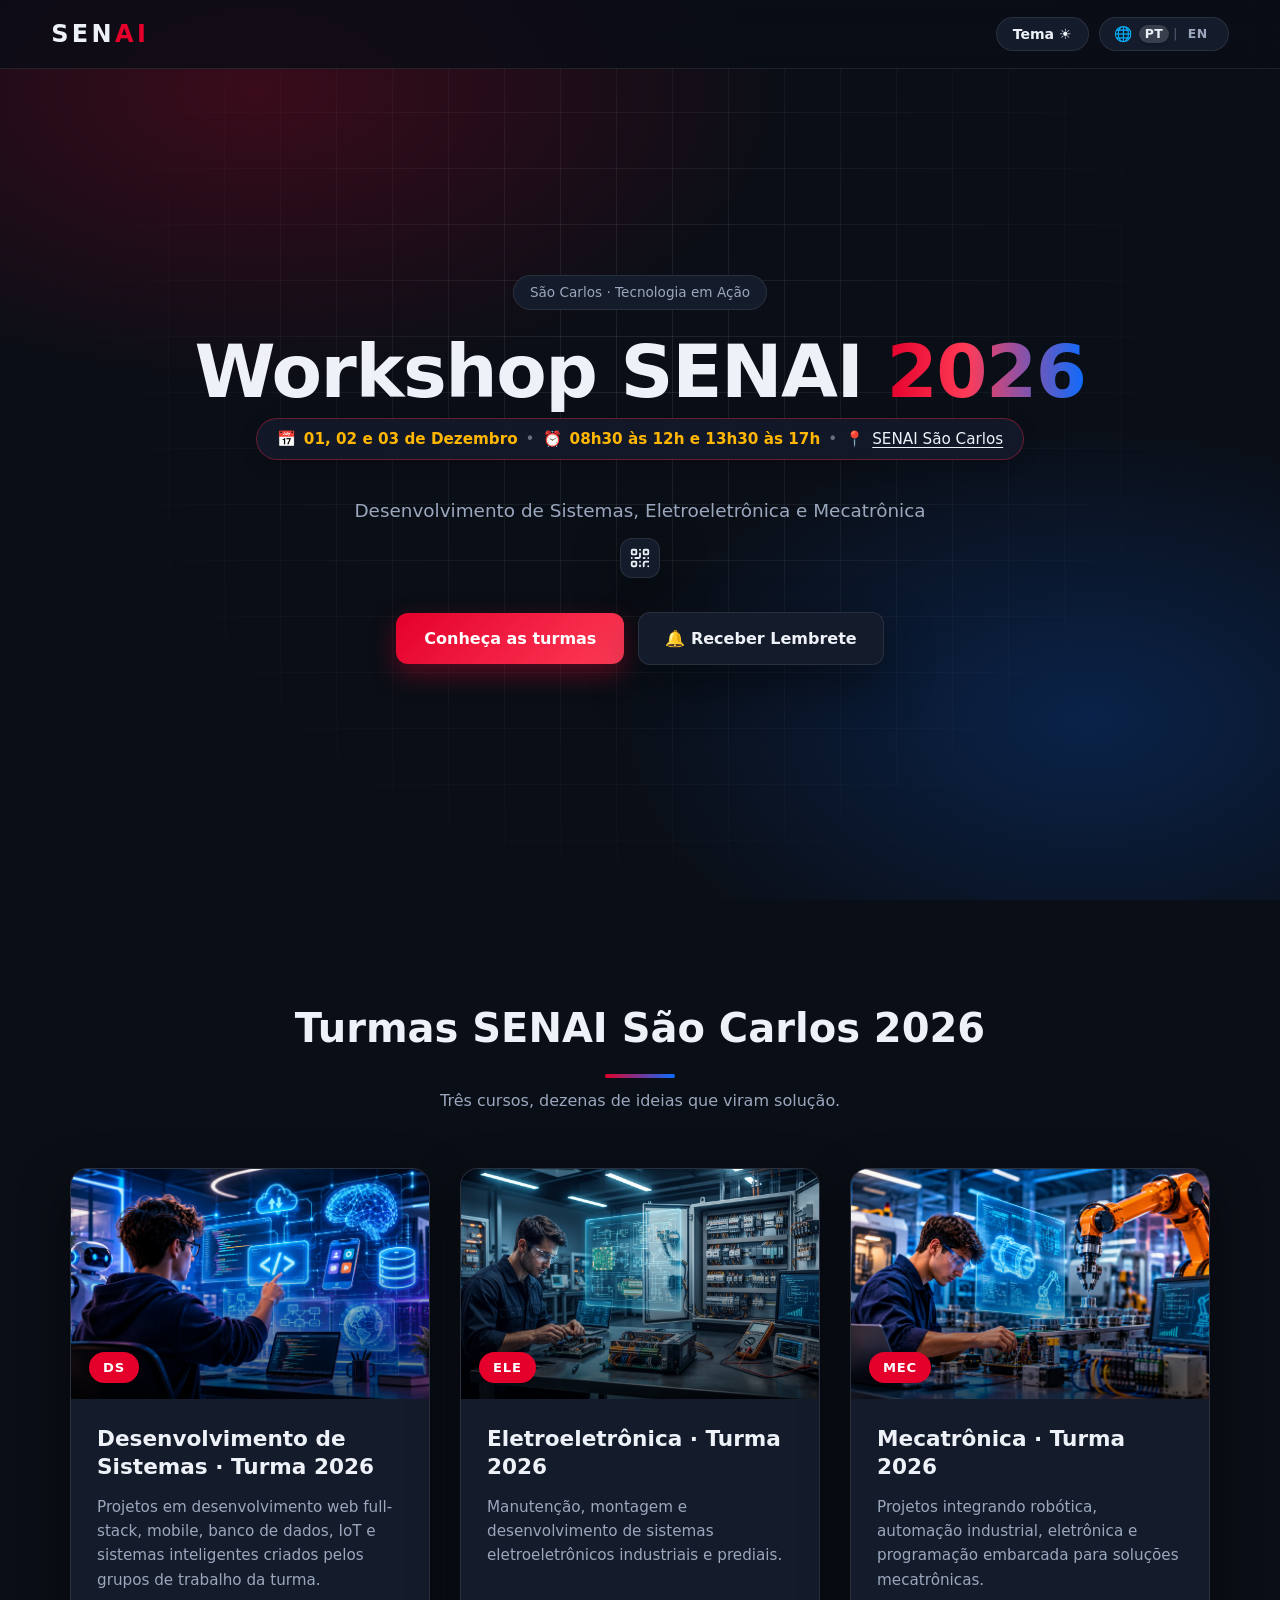
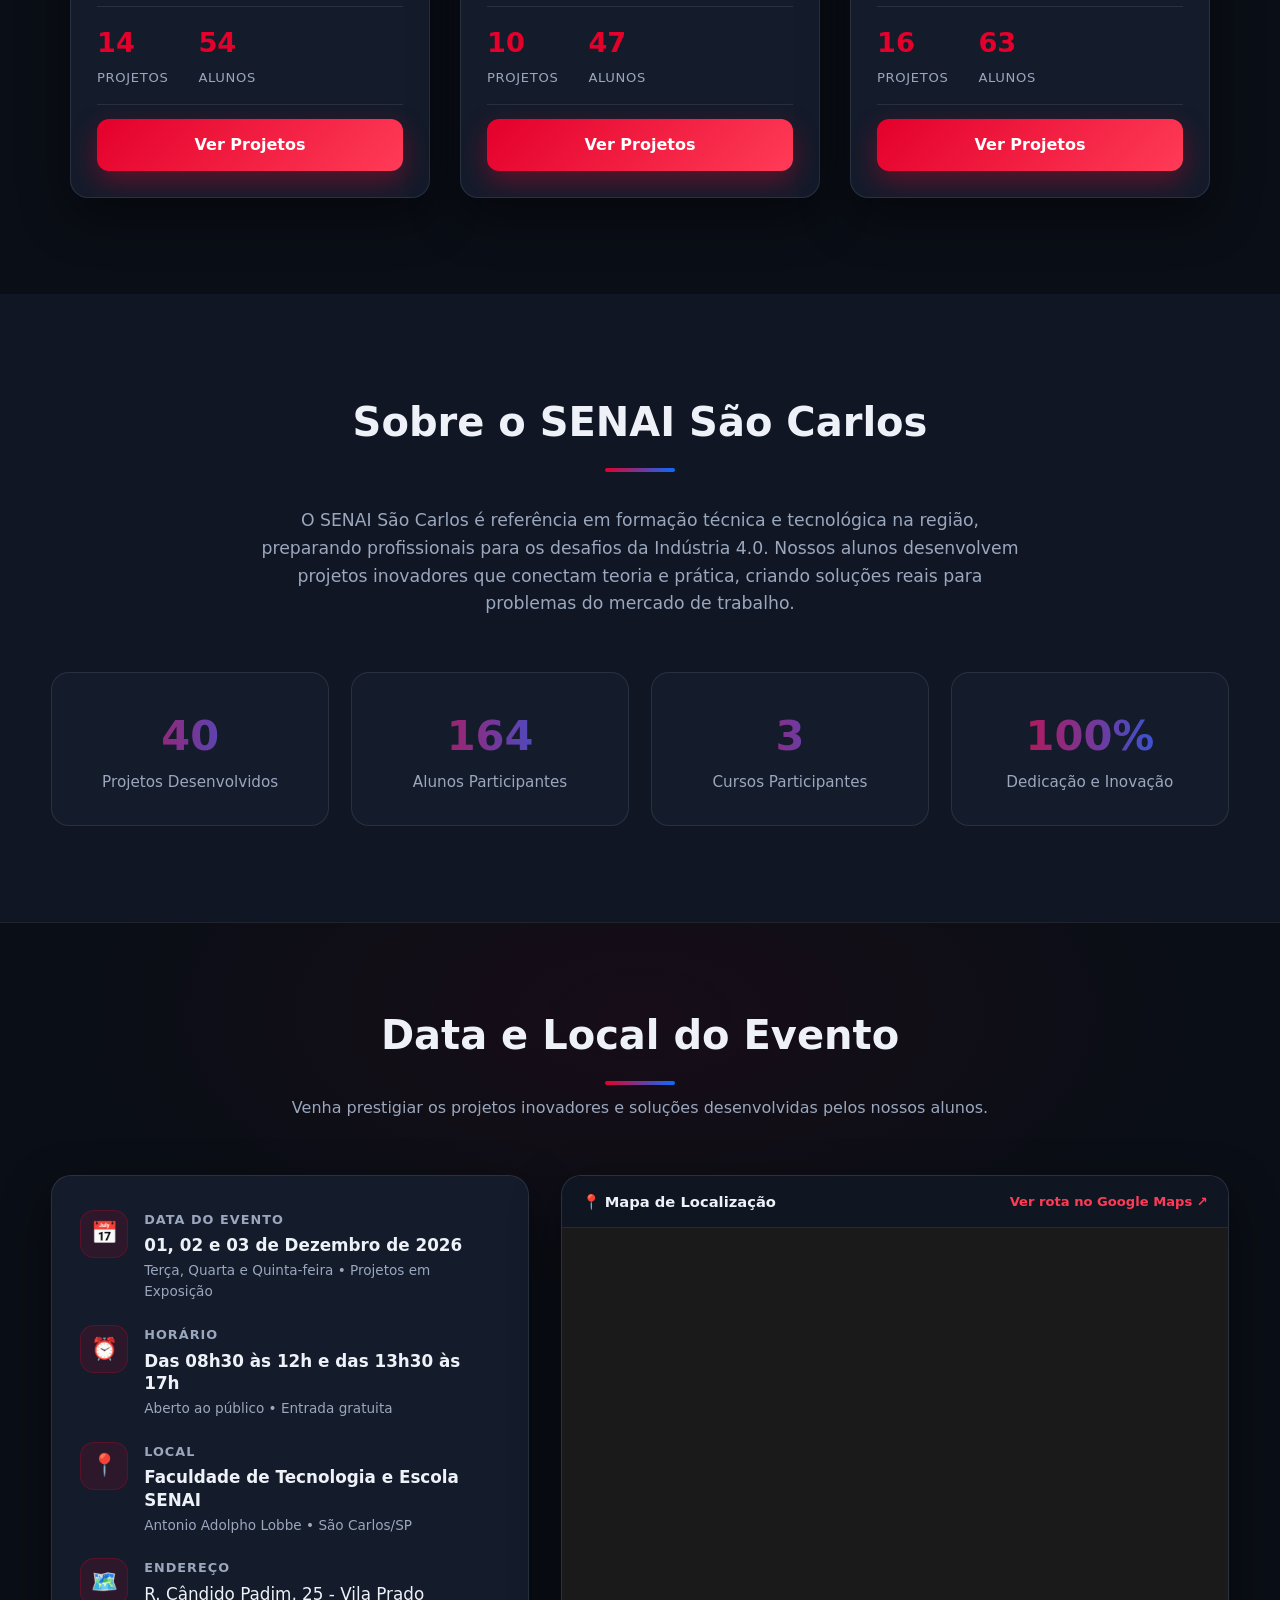
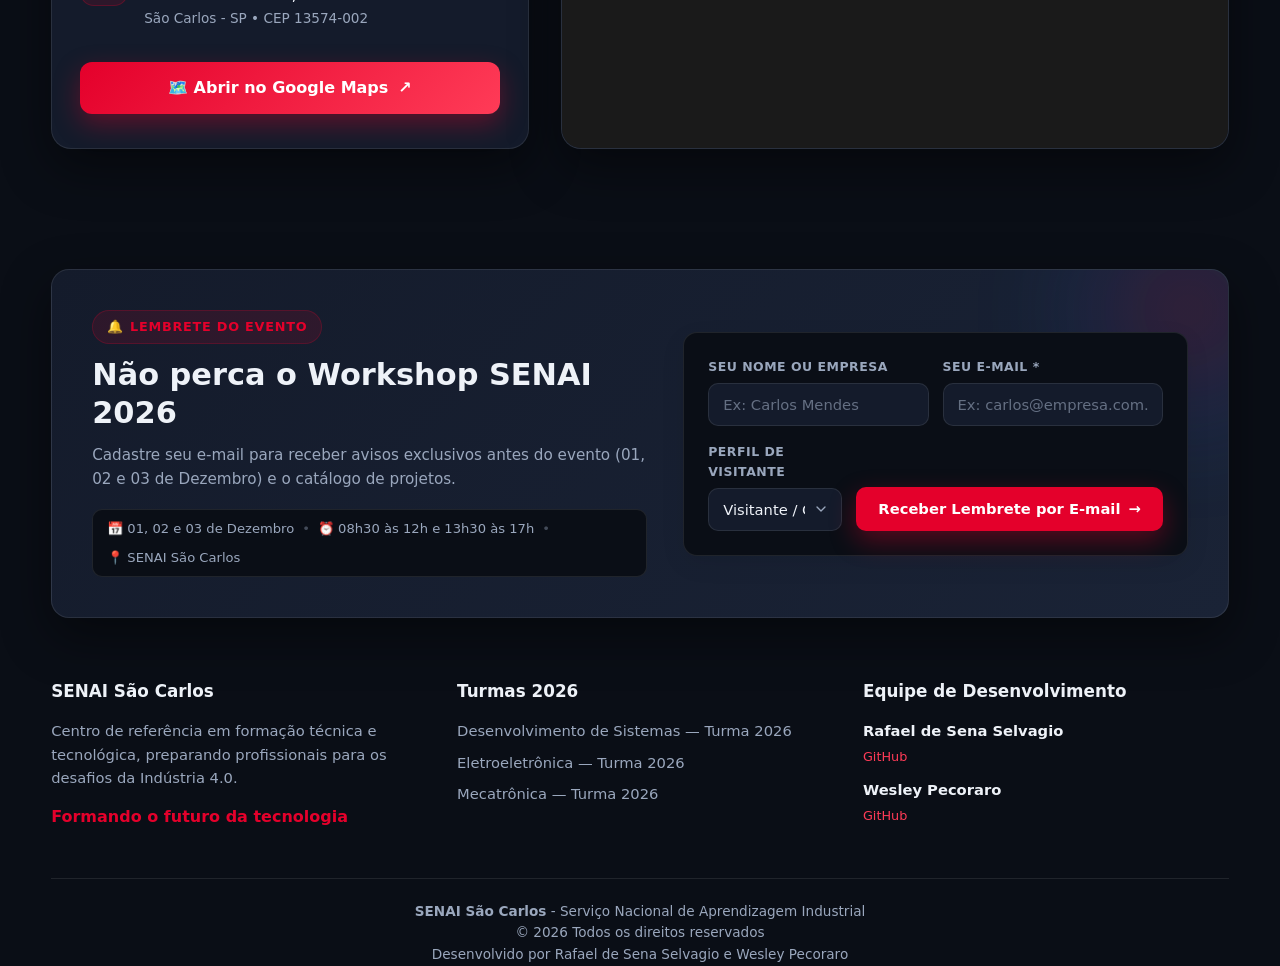
==== commit 71faf38a: "feat(projetos): atualizar dados e imagens dos projetos ele-3, ele-5, ele-6 e ele-7" ====
--- a/index.html
+++ b/index.html
@@ -16,7 +16,7 @@
   <div id="app"></div>
   <script src="js/qrcode.min.js"></script>
   <script src="js/leads.js?v=3.4"></script>
-  <script src="js/data.js?v=4.8"></script>
+  <script src="js/data.js?v=5.0"></script>
   <script src="js/main.js?v=4.5"></script>
 </body>
 
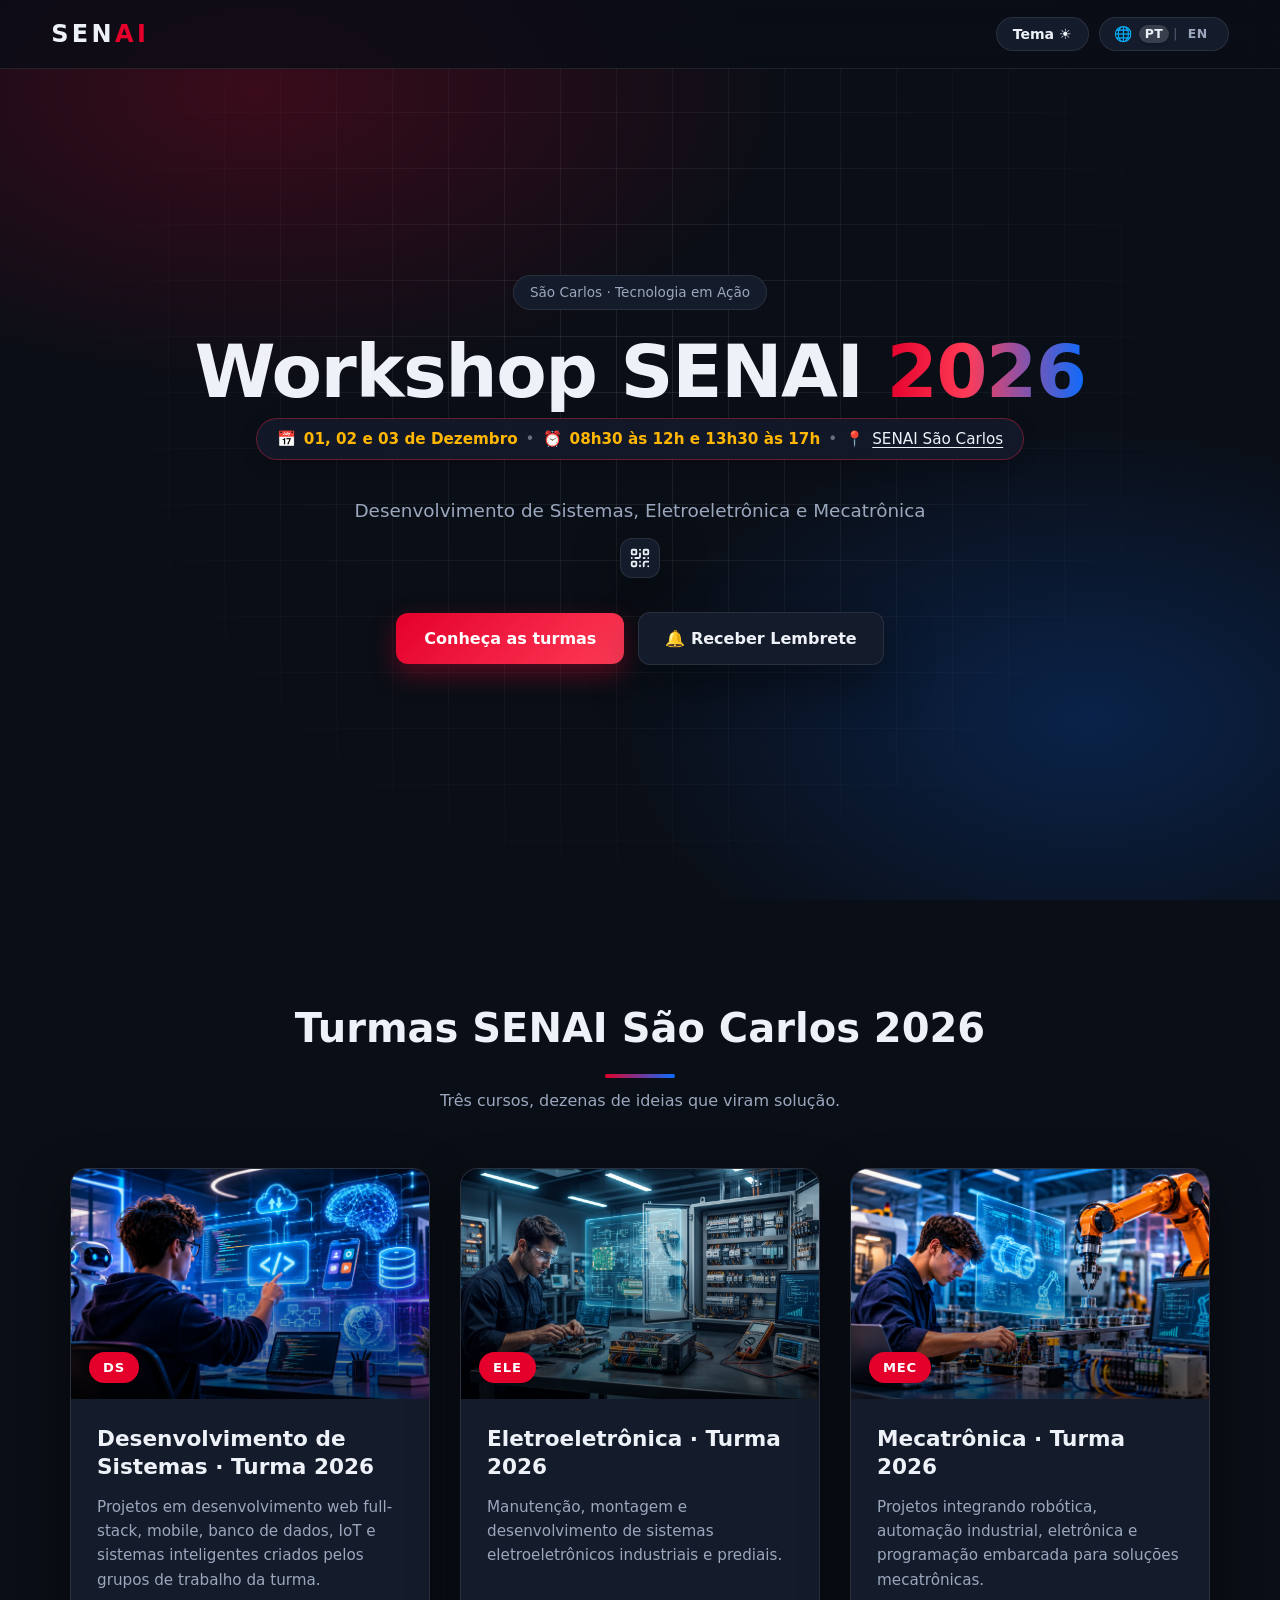
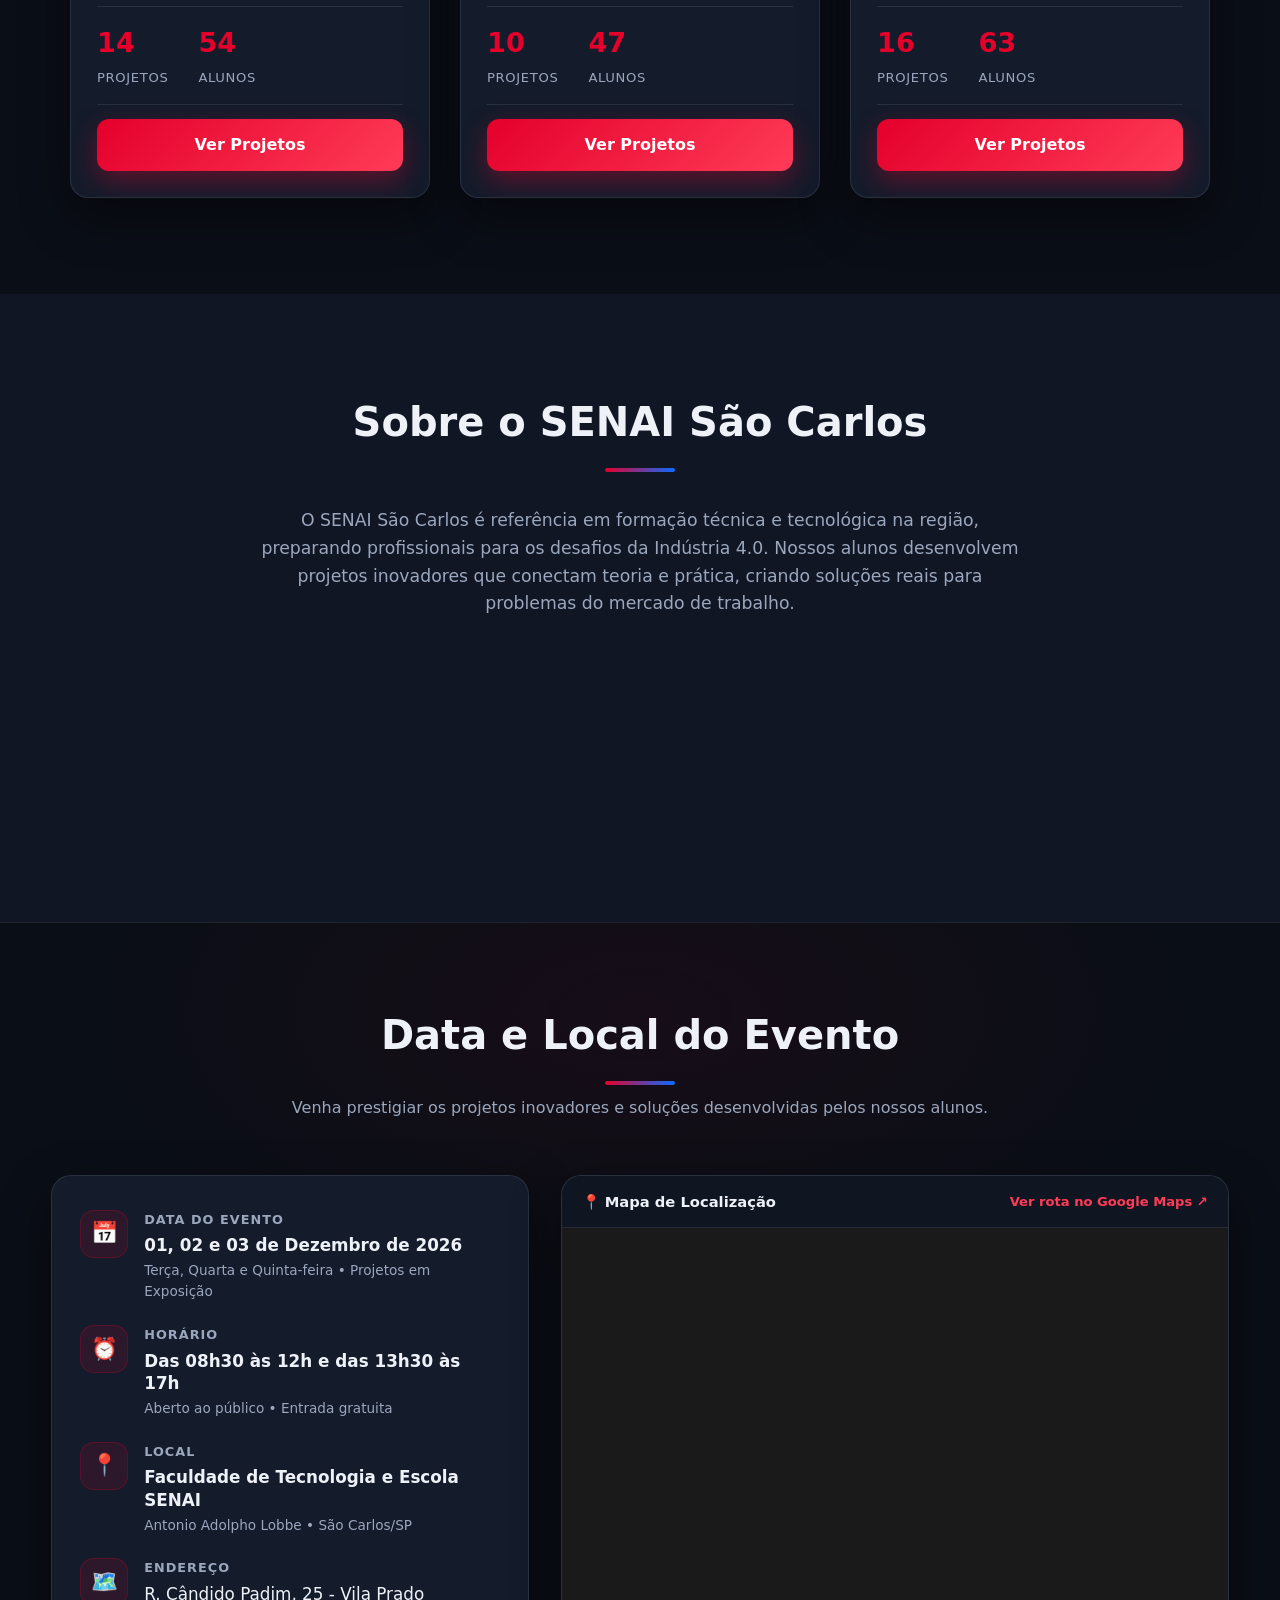
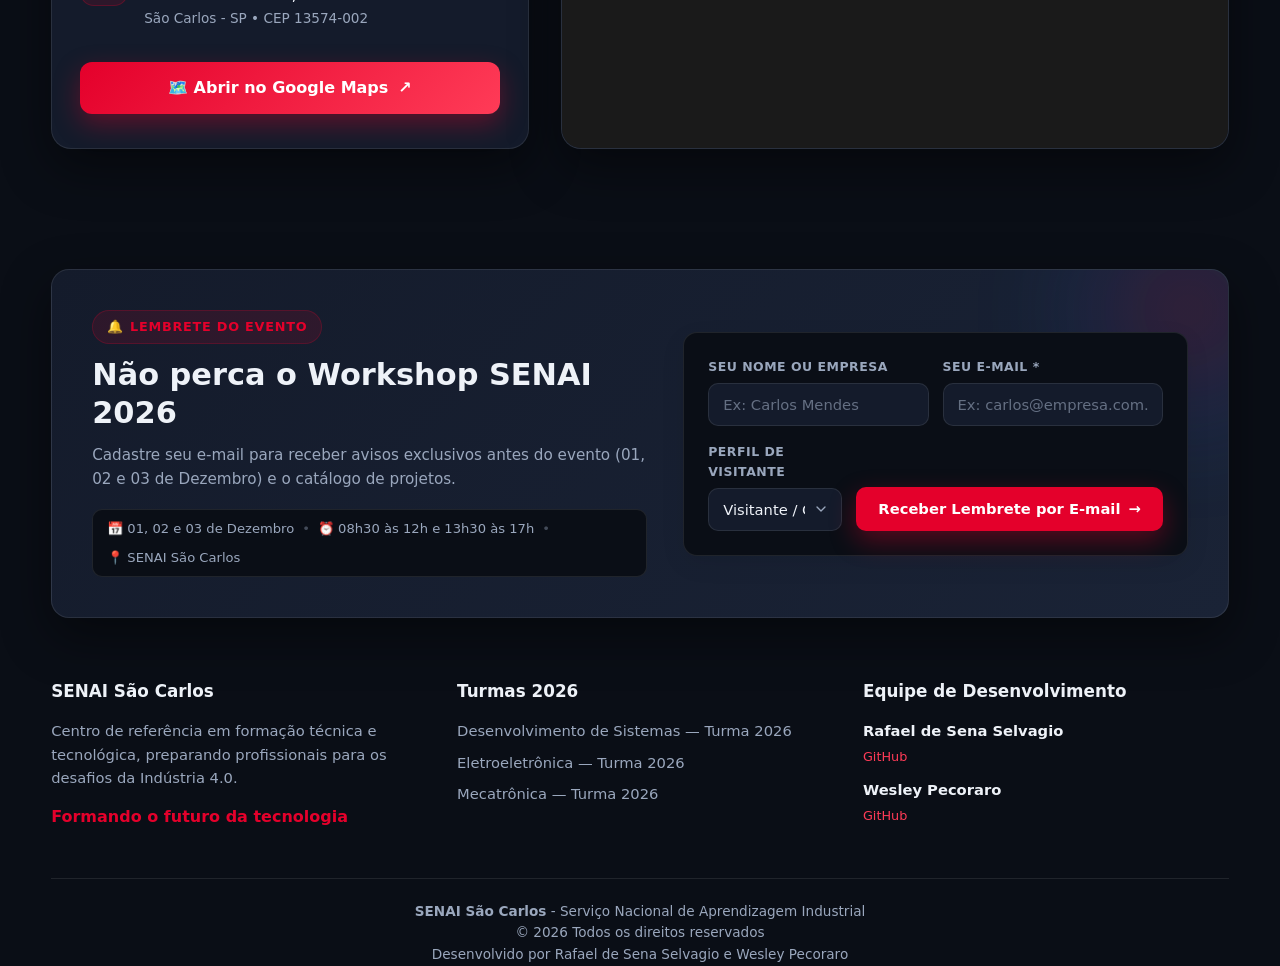
==== commit c3250f80: "feat(projetos): atualizar links, descricoes e videos de projetos DS, ELE e MEC" ====
--- a/index.html
+++ b/index.html
@@ -16,7 +16,7 @@
   <div id="app"></div>
   <script src="js/qrcode.min.js"></script>
   <script src="js/leads.js?v=3.4"></script>
-  <script src="js/data.js?v=5.0"></script>
+  <script src="js/data.js?v=5.2"></script>
   <script src="js/main.js?v=4.5"></script>
 </body>
 
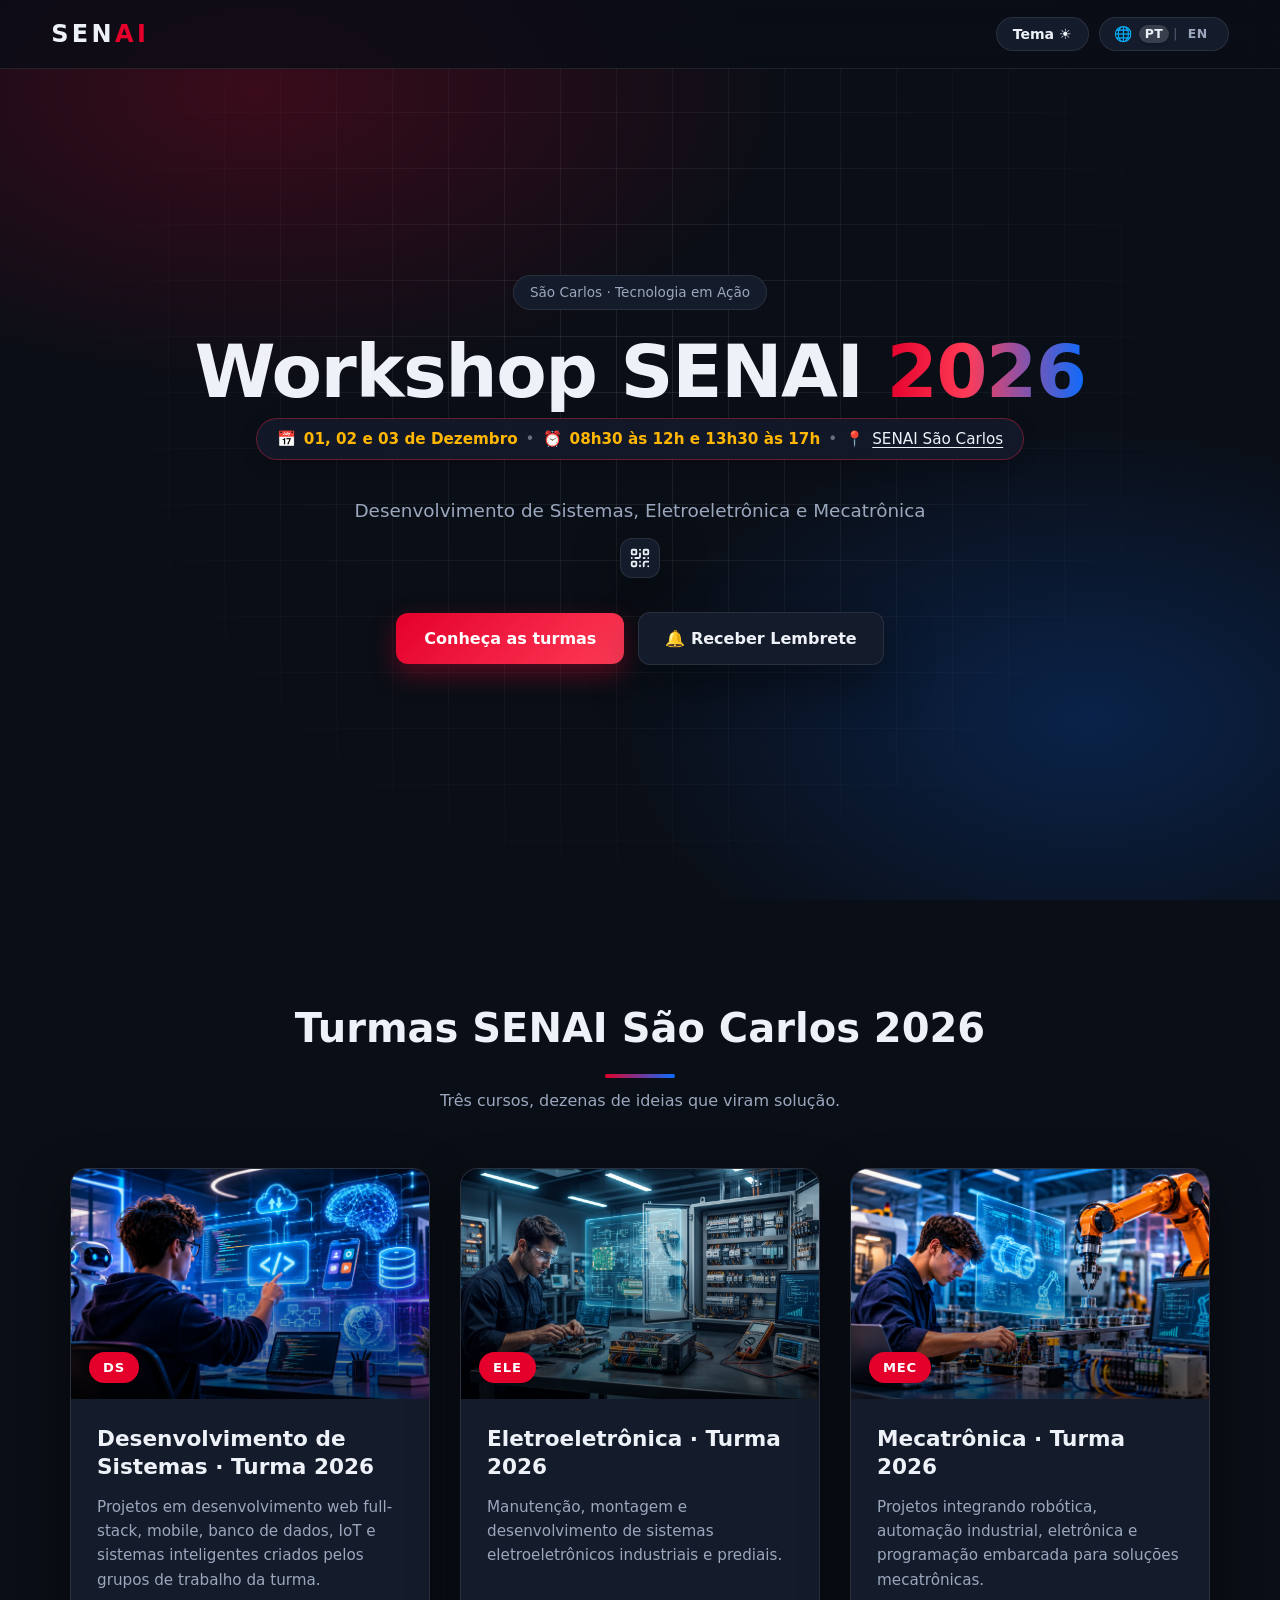
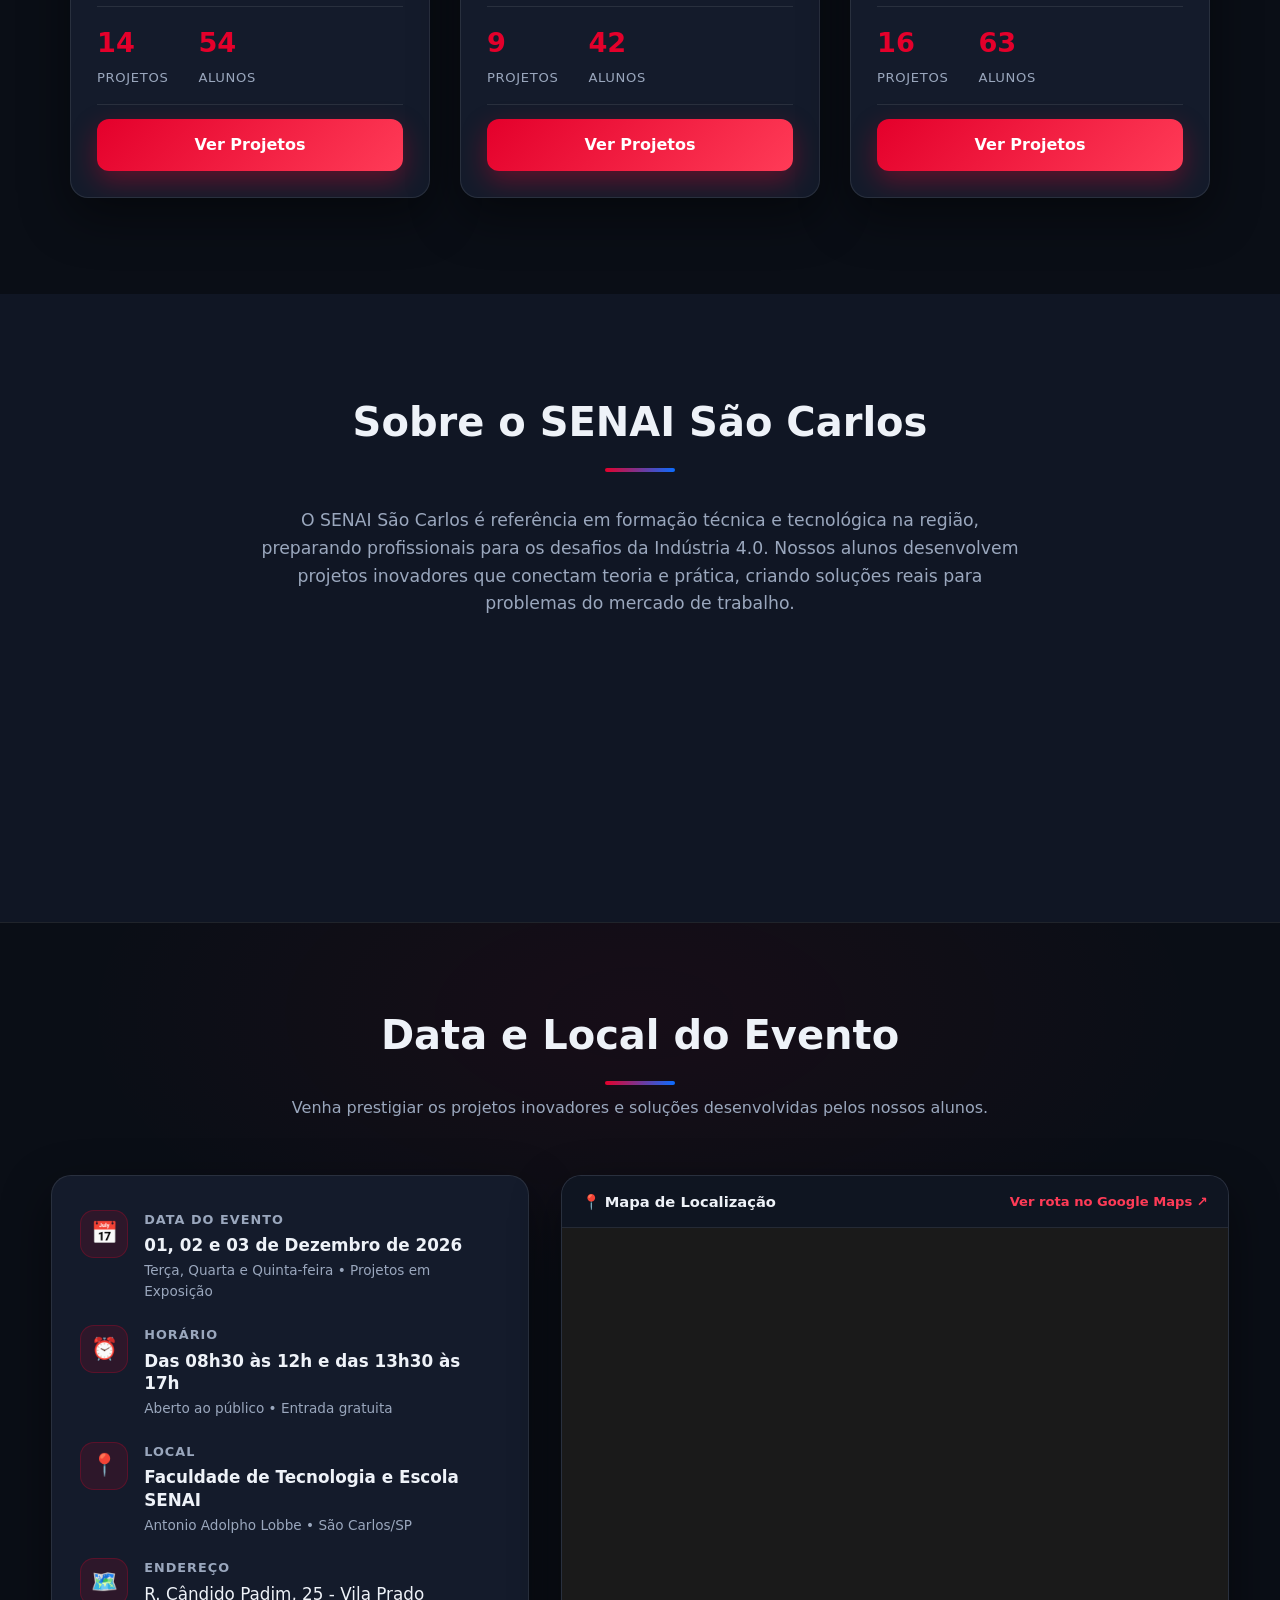
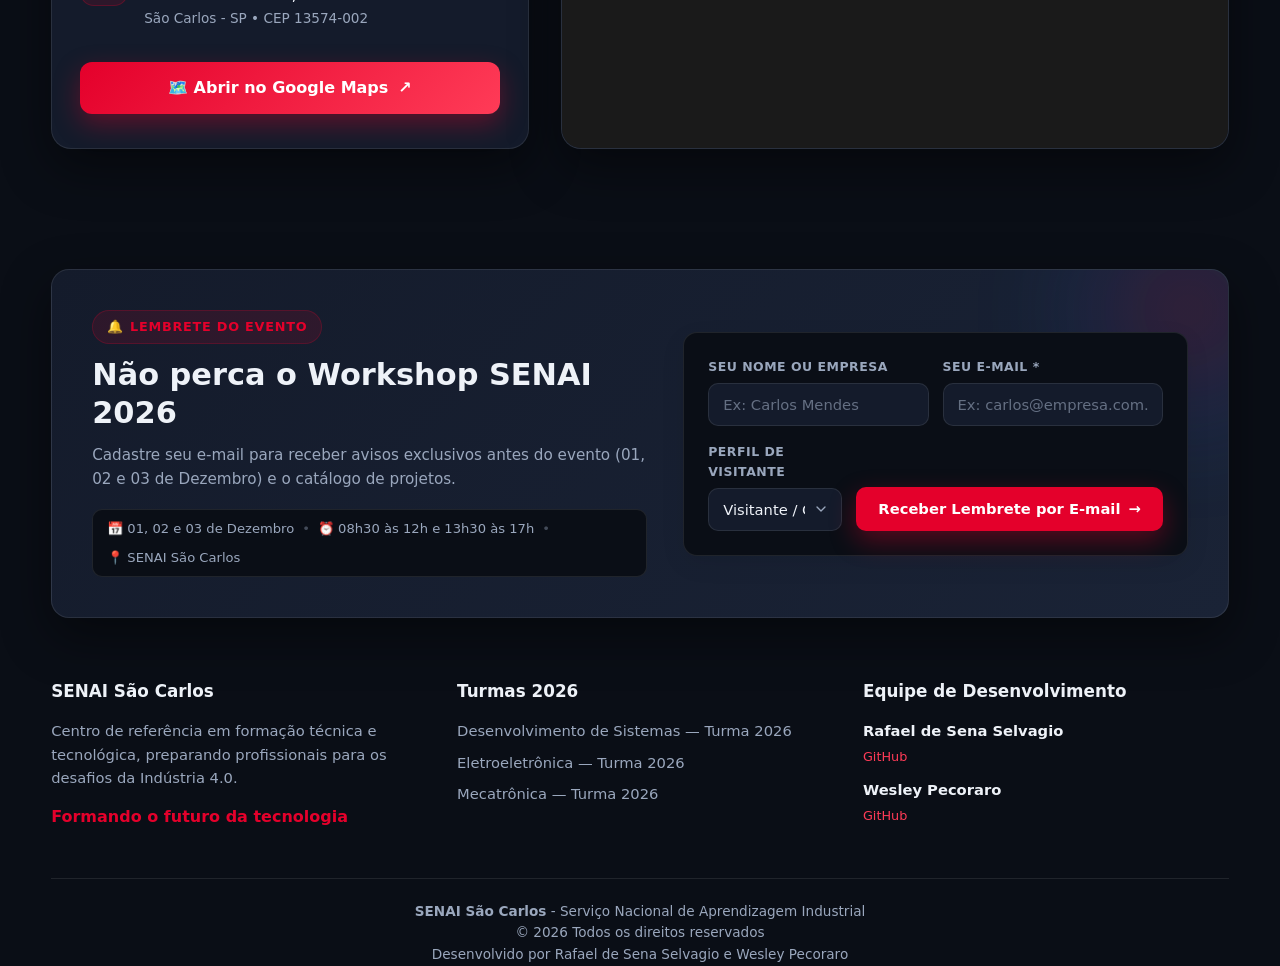
==== commit ab1cd30c: "feat(projetos): comentar projeto ele-10 e atualizar videos do ele-4" ====
--- a/index.html
+++ b/index.html
@@ -16,7 +16,7 @@
   <div id="app"></div>
   <script src="js/qrcode.min.js"></script>
   <script src="js/leads.js?v=3.4"></script>
-  <script src="js/data.js?v=5.2"></script>
+  <script src="js/data.js?v=5.3"></script>
   <script src="js/main.js?v=4.5"></script>
 </body>
 
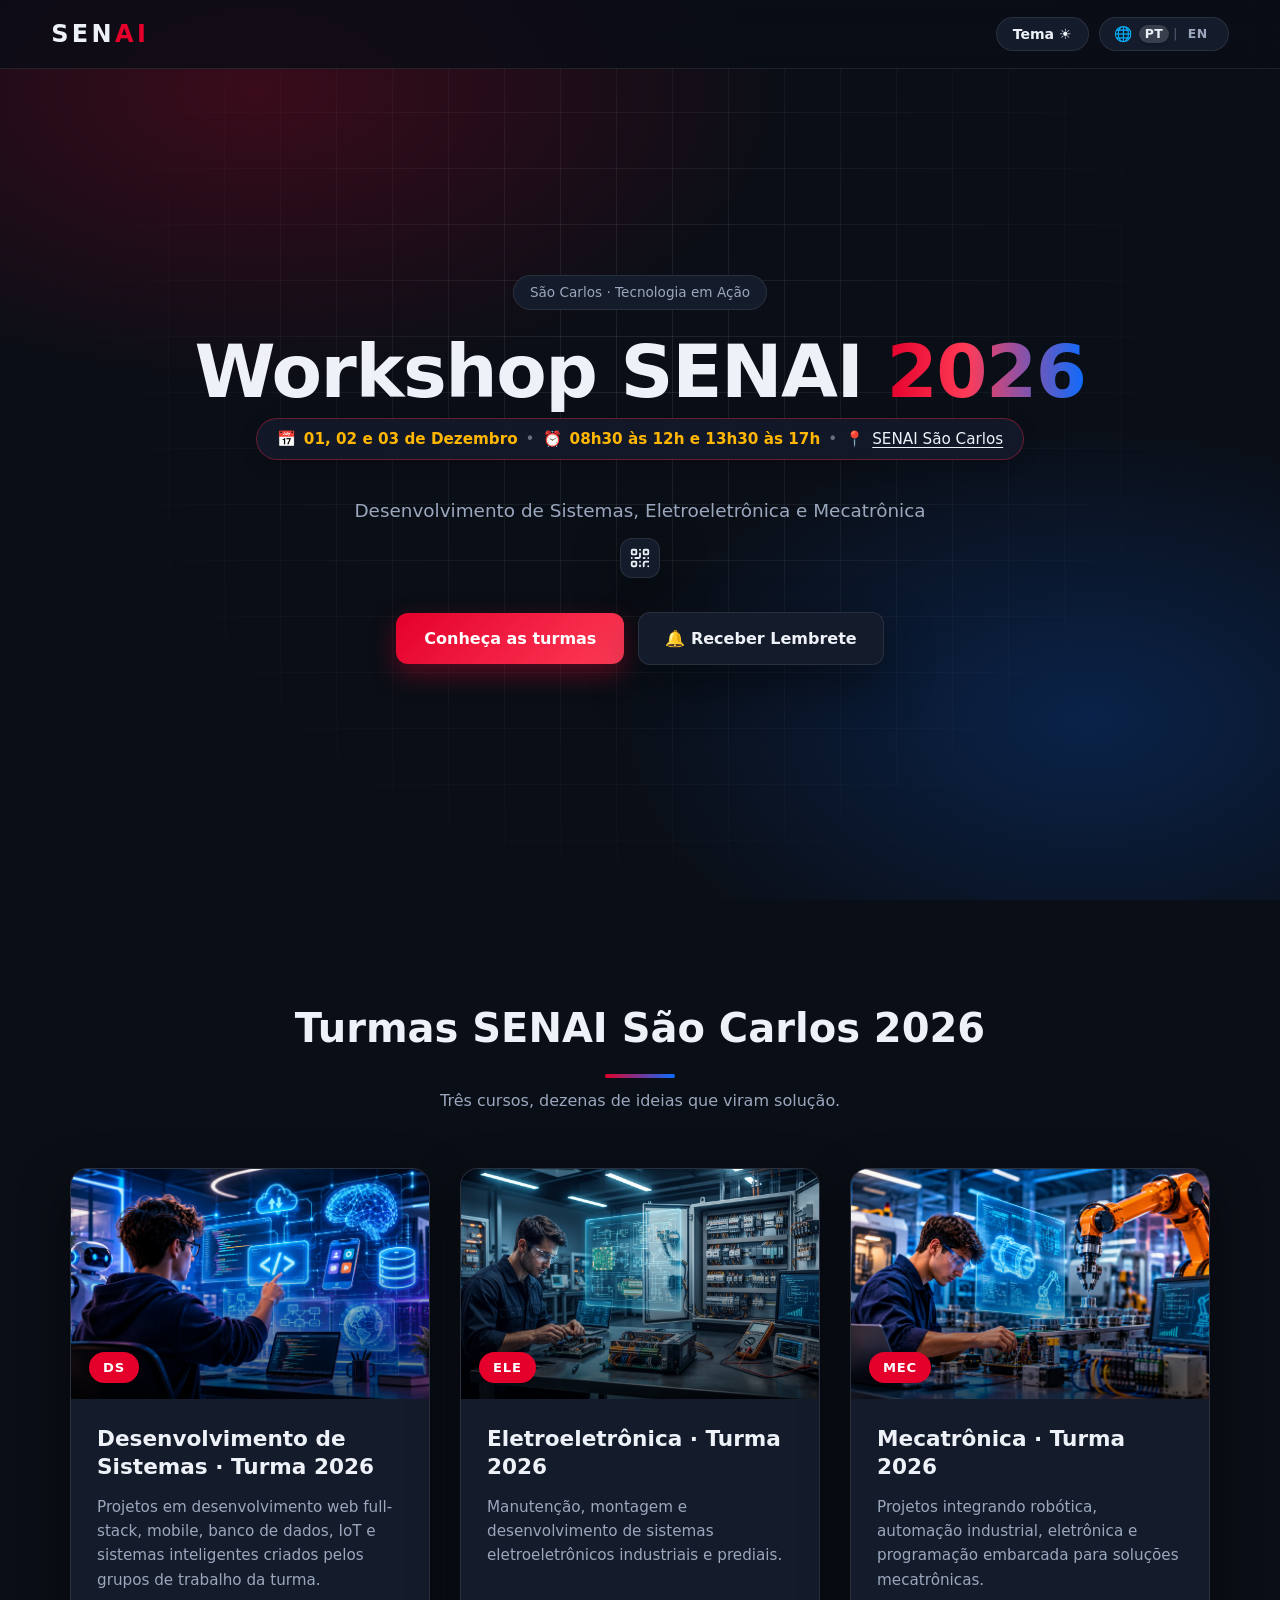
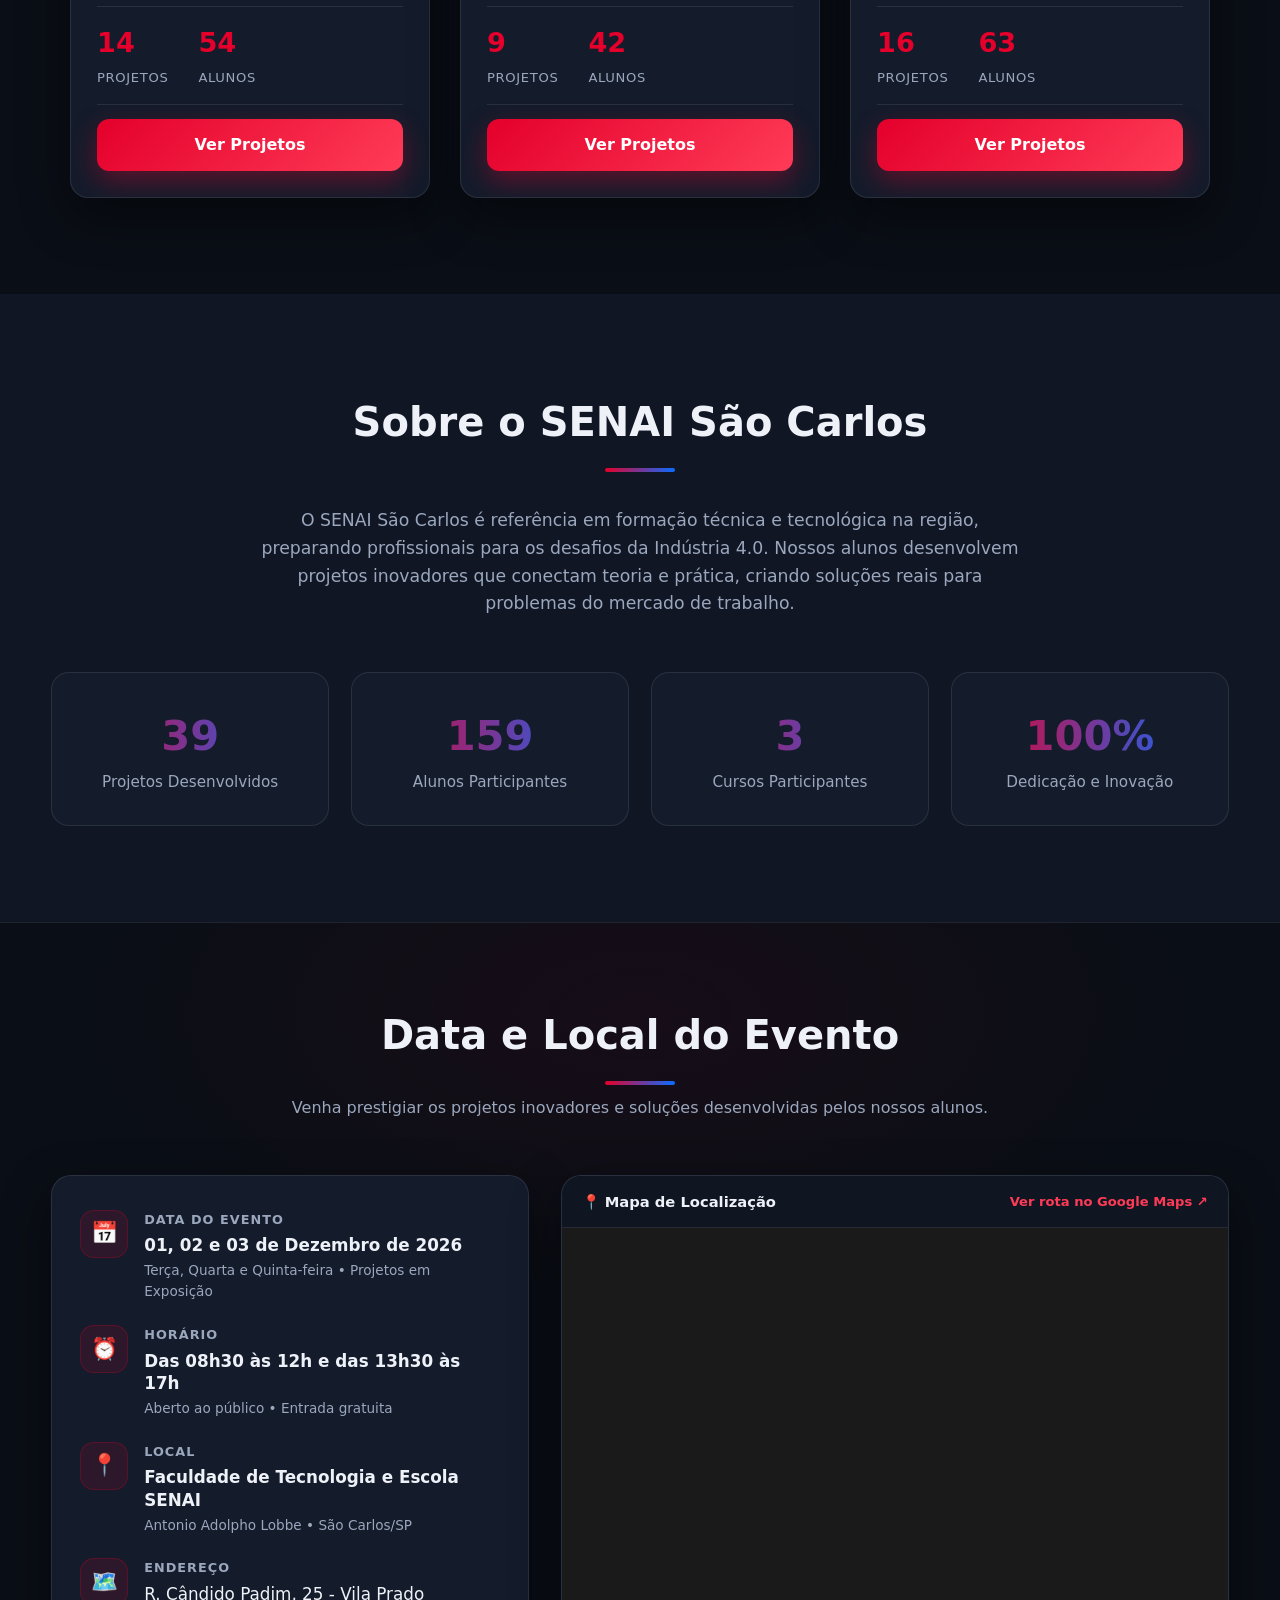
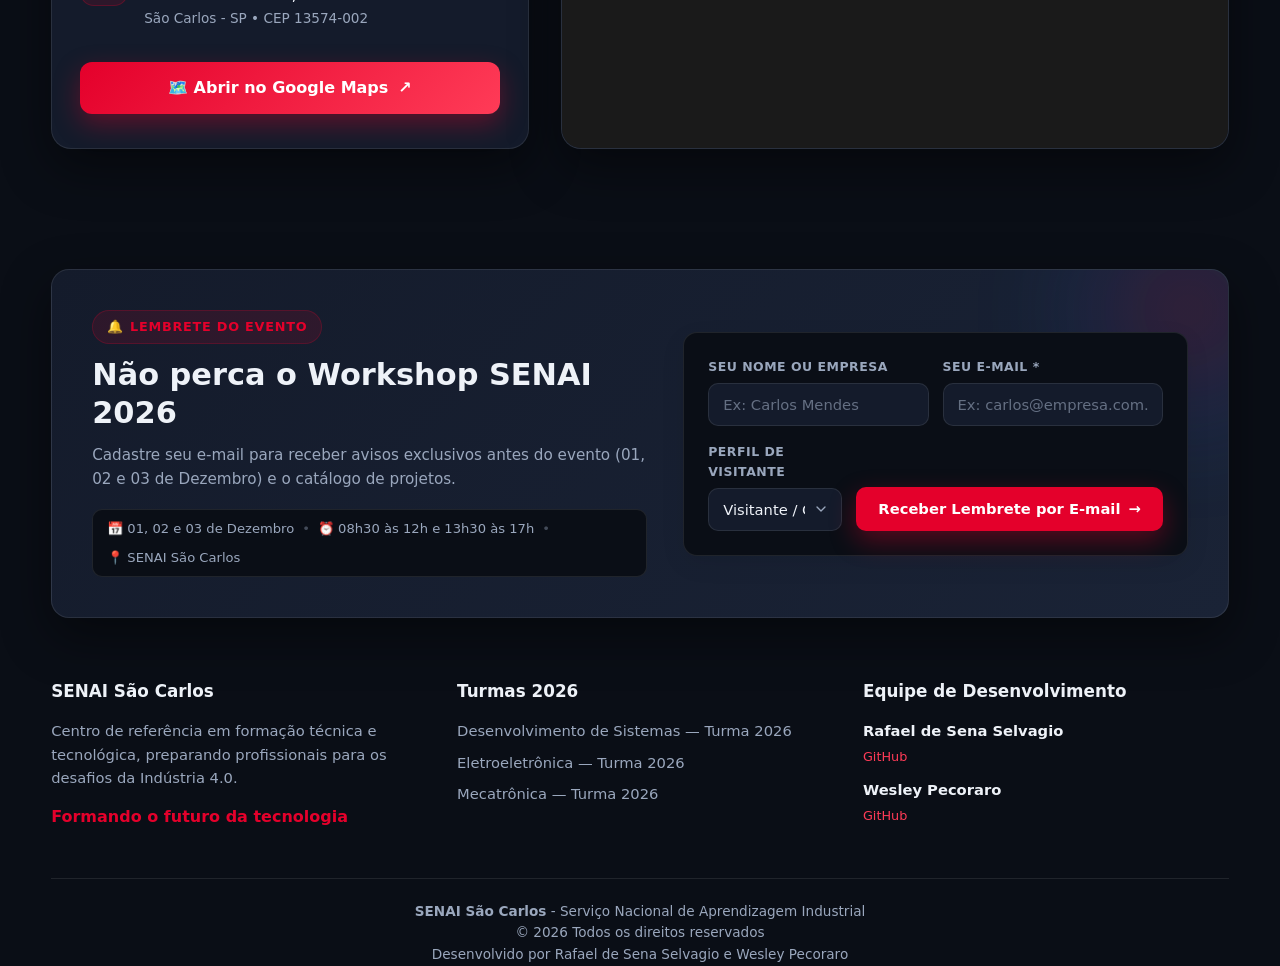
==== commit 60f47f6d: "feat(projetos): atualizar slogan do projeto MecaVision (mec-5)" ====
--- a/index.html
+++ b/index.html
@@ -16,7 +16,7 @@
   <div id="app"></div>
   <script src="js/qrcode.min.js"></script>
   <script src="js/leads.js?v=3.4"></script>
-  <script src="js/data.js?v=5.3"></script>
+  <script src="js/data.js?v=5.4"></script>
   <script src="js/main.js?v=4.5"></script>
 </body>
 
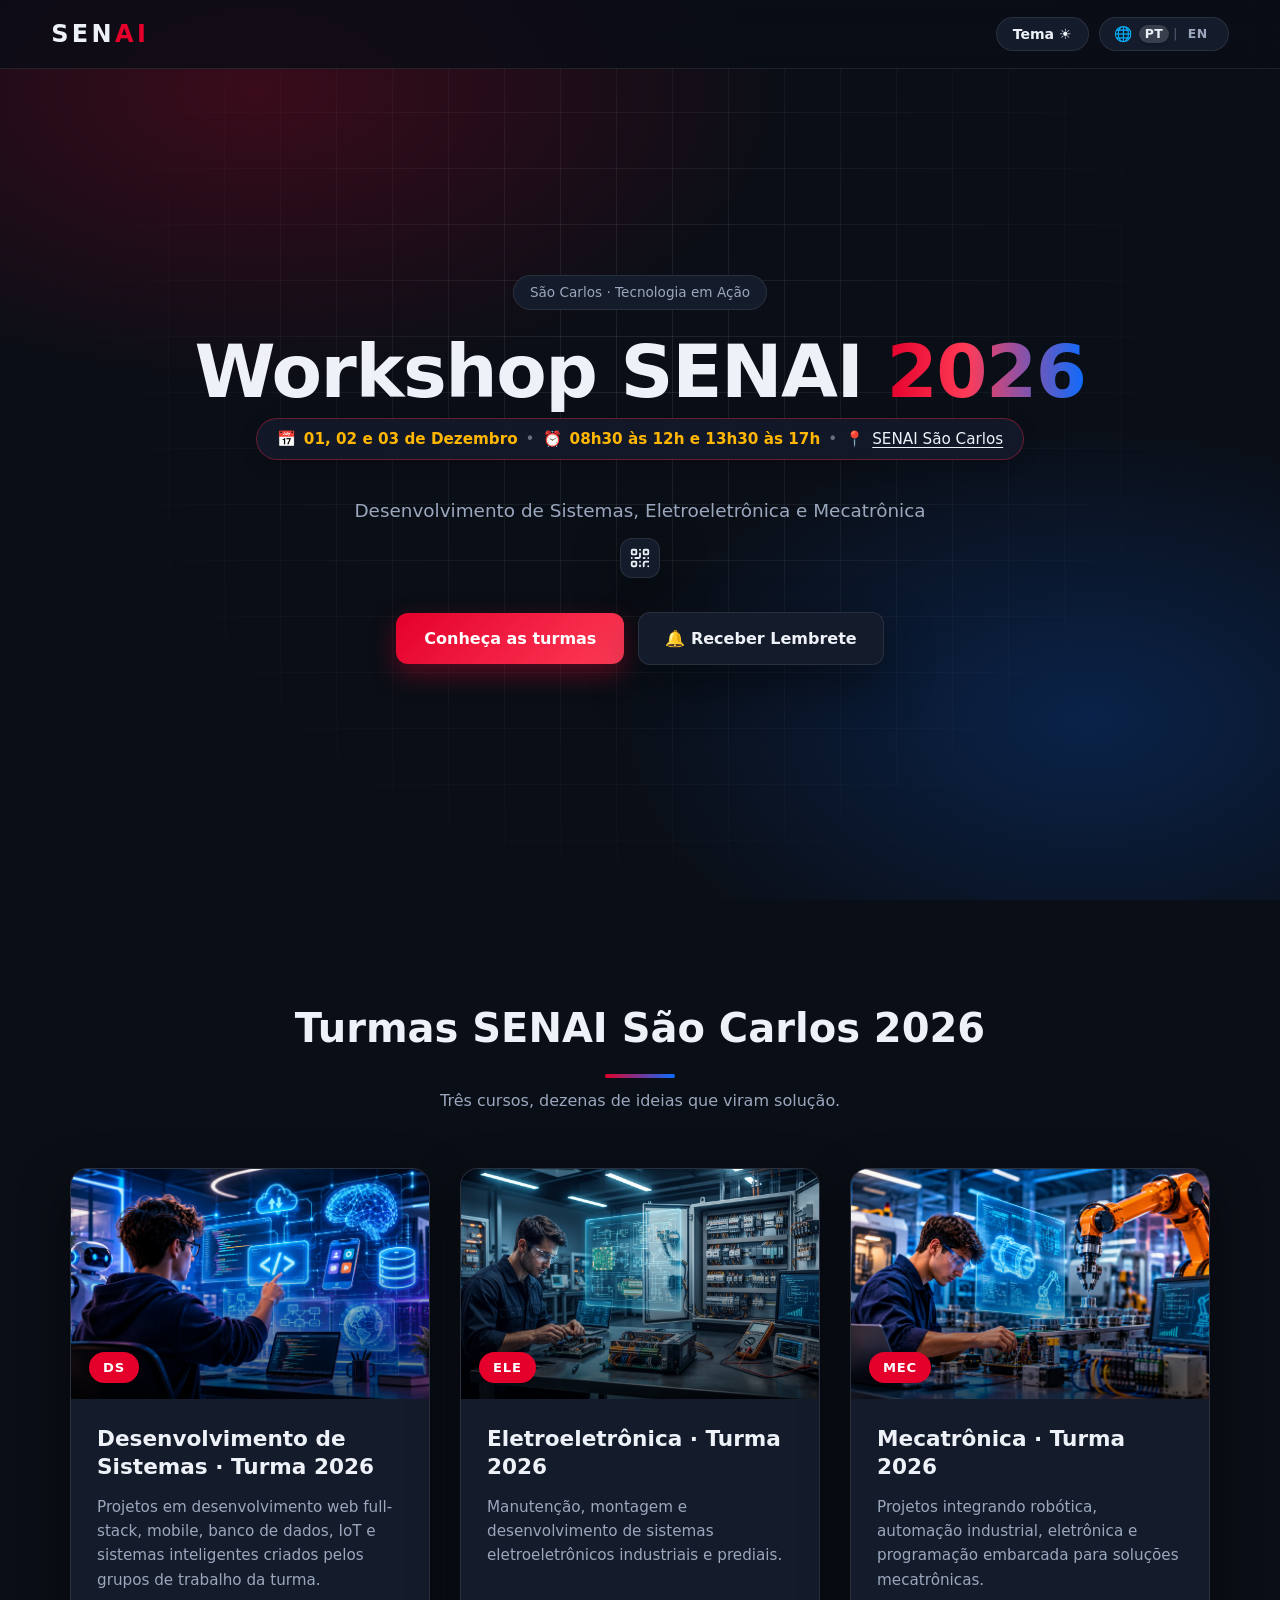
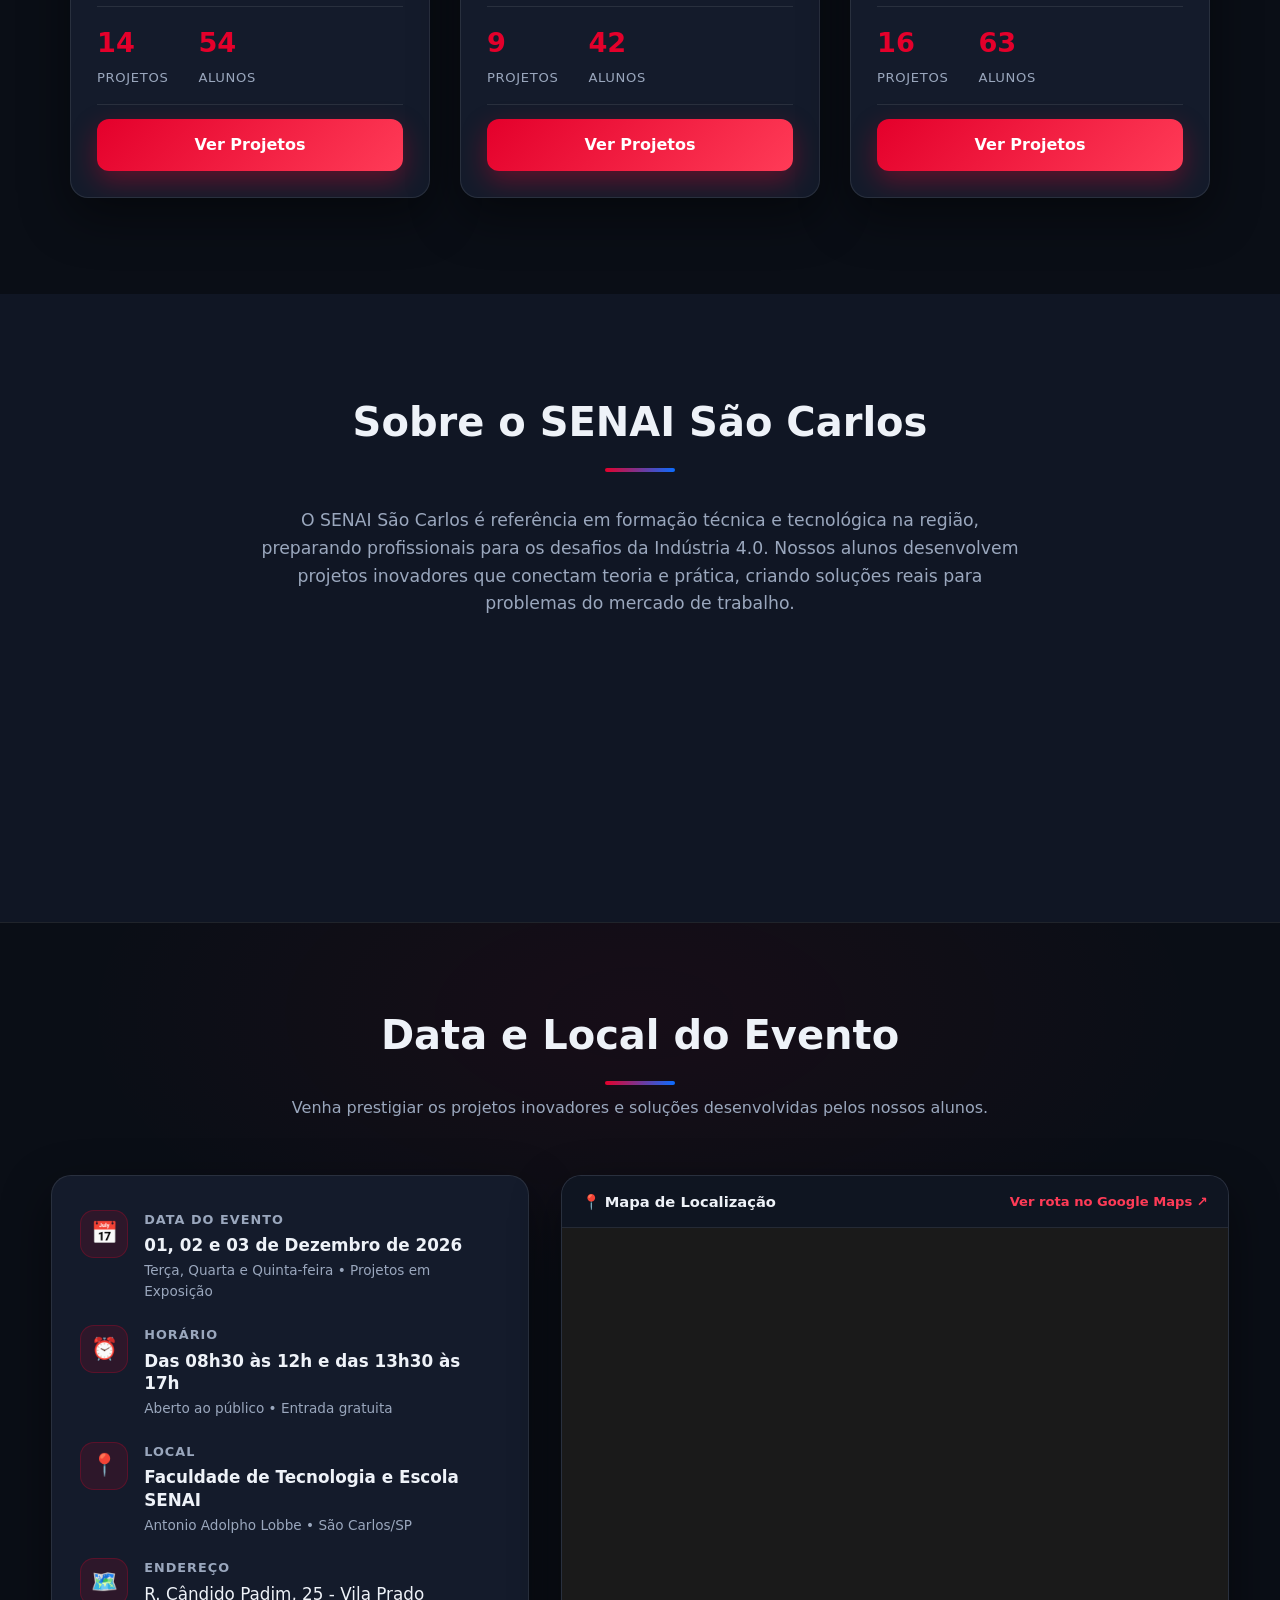
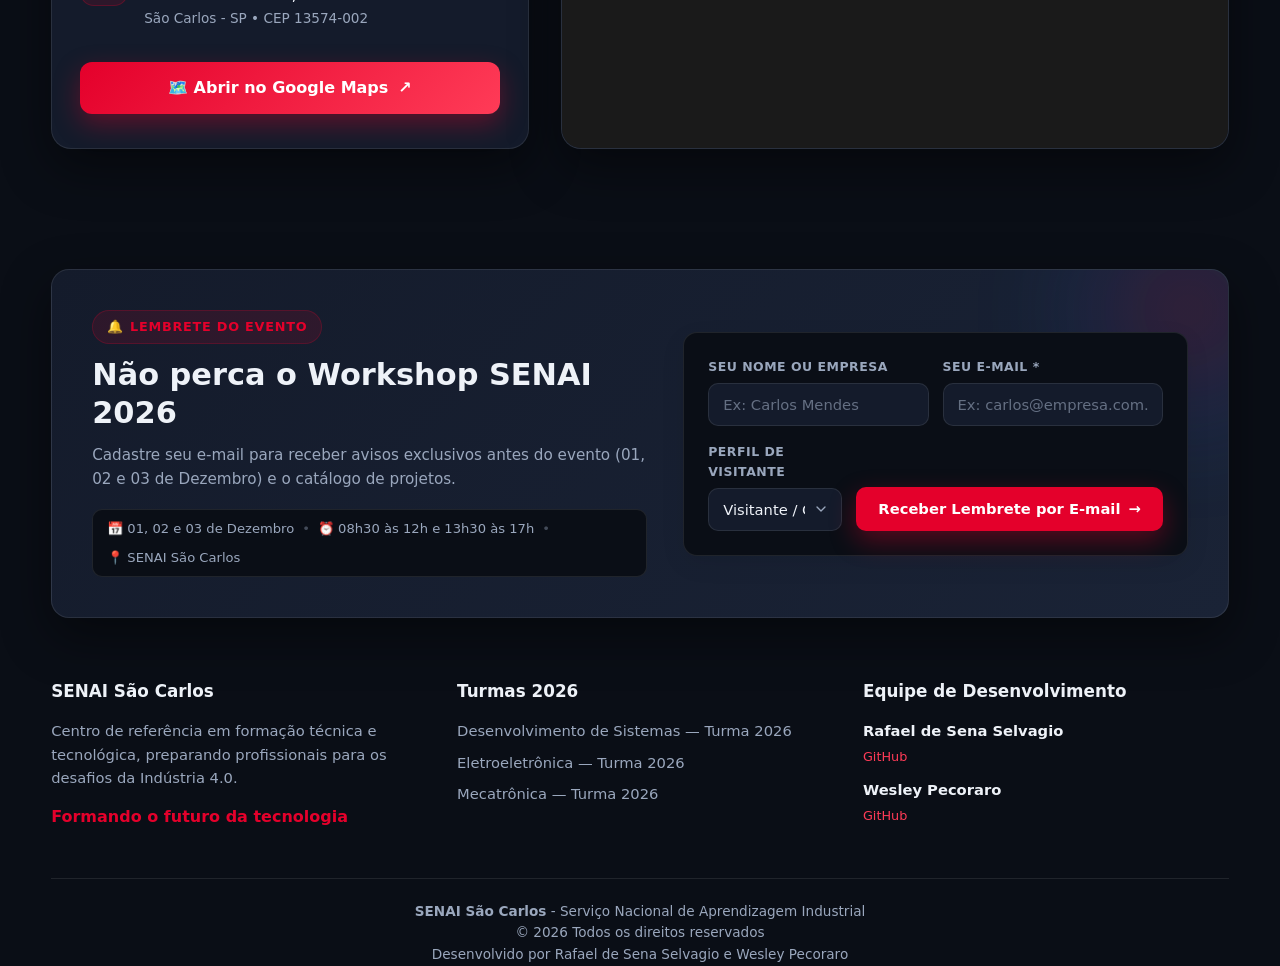
==== commit 1ad389d8: "fix(conteudo): correcoes gramaticais, ortograficas e textuais nos projetos" ====
--- a/index.html
+++ b/index.html
@@ -16,7 +16,7 @@
   <div id="app"></div>
   <script src="js/qrcode.min.js"></script>
   <script src="js/leads.js?v=3.4"></script>
-  <script src="js/data.js?v=5.4"></script>
+  <script src="js/data.js?v=5.5"></script>
   <script src="js/main.js?v=4.5"></script>
 </body>
 
